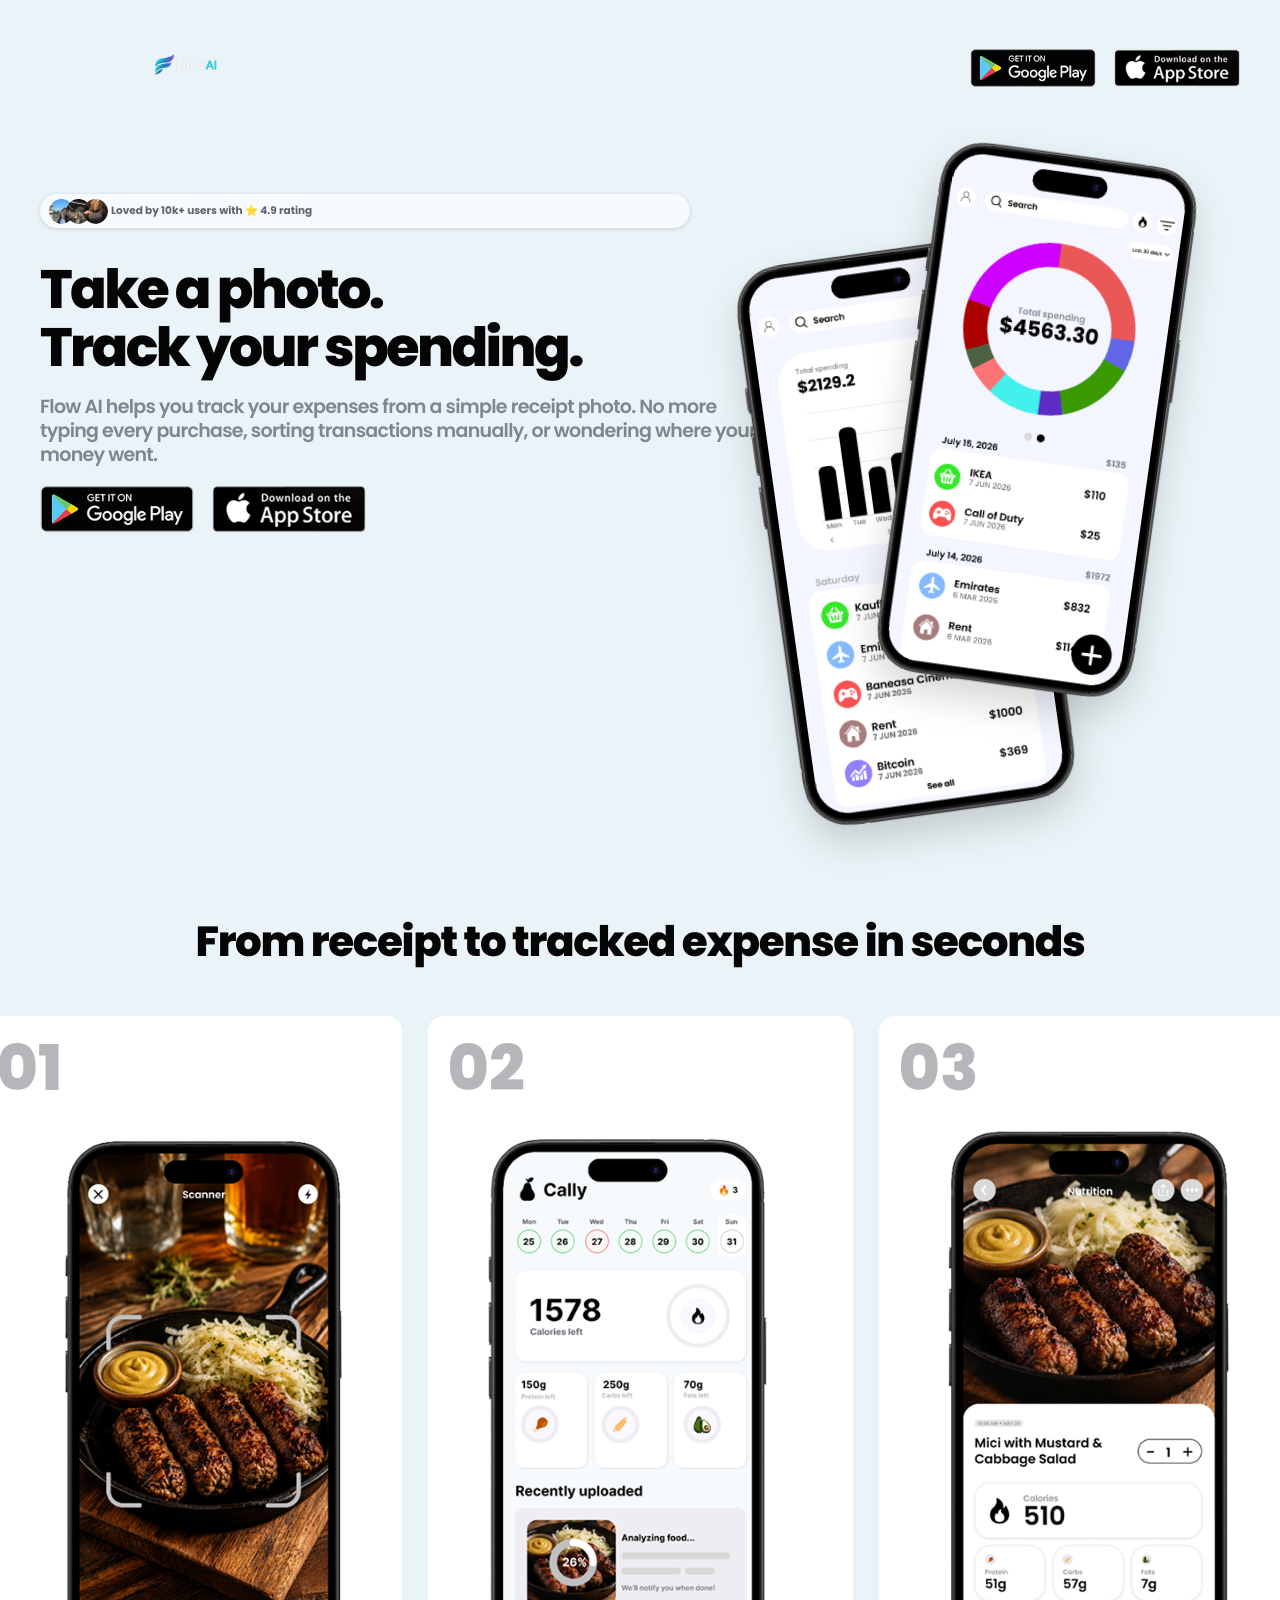
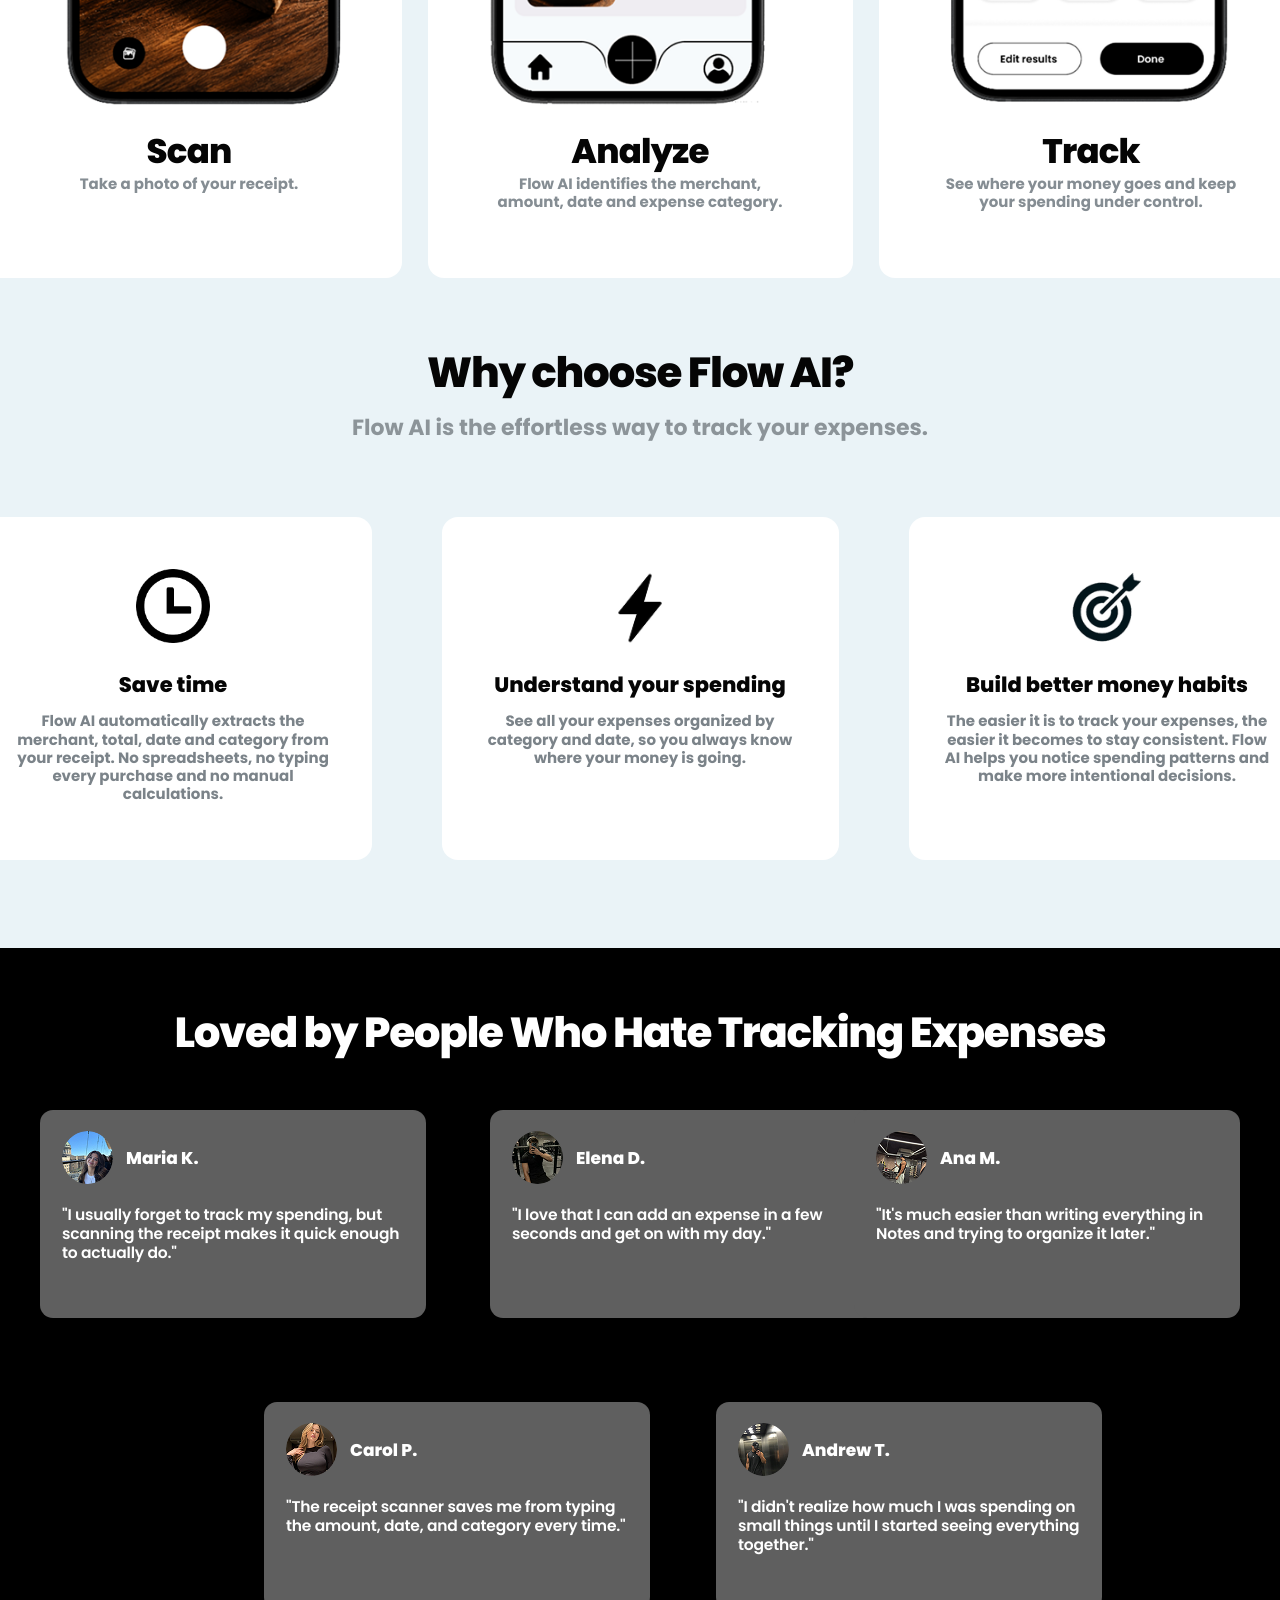
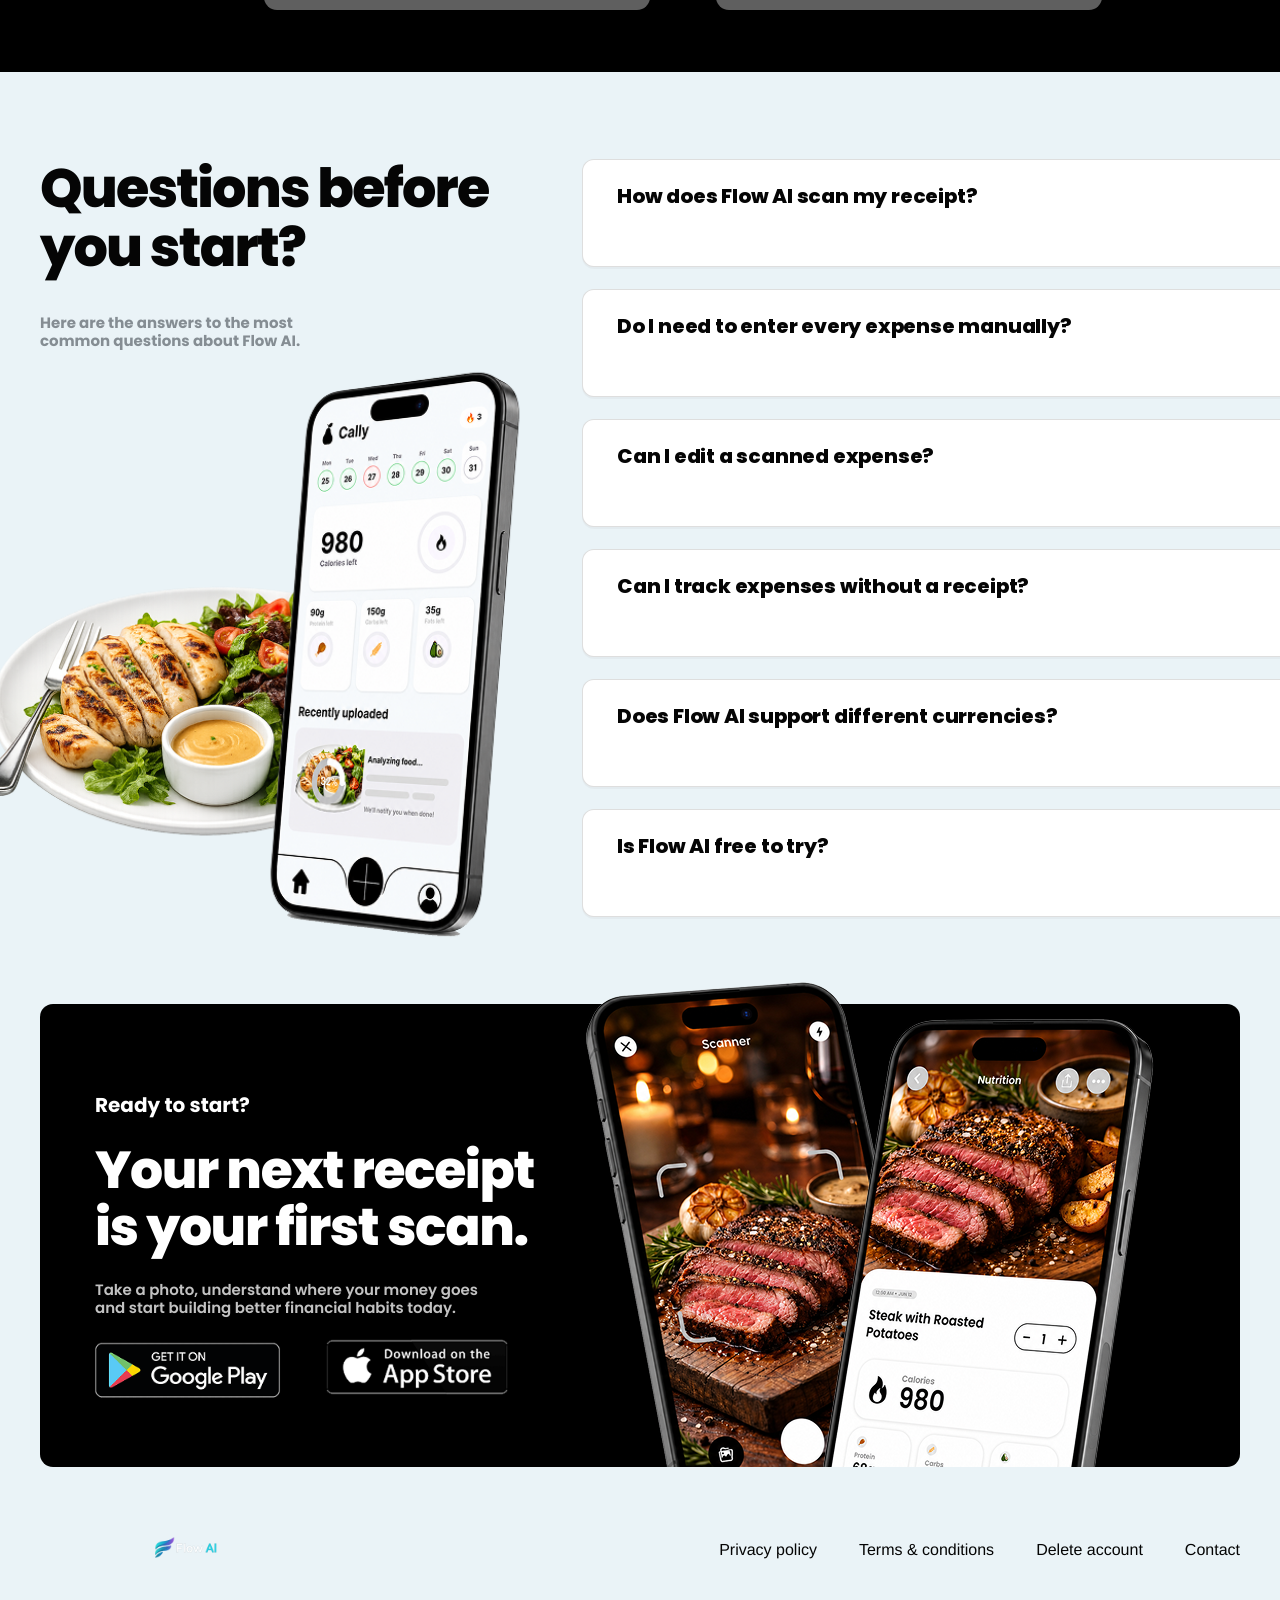
==== index.html @ 2ea2c115 "Update Flow AI hero and legal pages" ====
<!doctype html>
<html lang="en">
  <head>
    <meta charset="UTF-8" />
    <meta name="viewport" content="width=device-width, initial-scale=1.0" />
    <title>Flow AI - Take a photo. Know where your money goes.</title>
    <meta
      name="description"
      content="Flow AI helps you track your expenses from a simple receipt photo. No more typing every purchase, sorting transactions manually, or wondering where your money went."
    />
    <meta name="theme-color" content="#eaf3f7" />
    <link rel="preconnect" href="https://fonts.googleapis.com" />
    <link rel="preconnect" href="https://fonts.gstatic.com" crossorigin />
    <link
      href="https://fonts.googleapis.com/css2?family=Poppins:wght@400;500;600;700;800;900&display=swap"
      rel="stylesheet"
    />
    <link rel="stylesheet" href="styles.css" />
  </head>
  <body>
    <header class="site-header" id="top">
      <a class="brand brand-flow" href="#top" aria-label="Flow AI home">
        <img src="assets/flow-ai-logo.png" alt="Flow AI" />
      </a>
      <div class="store-badges store-badges-header">
        <a href="https://play.google.com/store/apps/details?id=app.cally.mobile" aria-label="Get Flow AI on Google Play">
          <img src="assets/google-play.png" alt="Get it on Google Play" />
        </a>
        <a href="https://apps.apple.com/app/id6788743574" aria-label="Download Flow AI on the App Store">
          <img src="assets/app-store.png" alt="Download on the App Store" />
        </a>
      </div>
    </header>

    <main>
      <section class="hero-section">
        <div class="hero-copy">
          <div class="proof-pill">
            <div class="proof-avatars" aria-hidden="true">
              <img src="assets/avatar-sonya.png" alt="" />
              <img src="assets/avatar-tudor.png" alt="" />
              <img src="assets/avatar-matei.png" alt="" />
            </div>
            <span>Loved by 10k+ users with <b>⭐</b> 4.9 rating</span>
          </div>

          <h1>Take a photo.<br />Track your spending.</h1>
          <p>
            Flow AI helps you track your expenses from a simple receipt photo. No more typing every
            purchase, sorting transactions manually, or wondering where your money went.
          </p>

          <div class="store-badges hero-badges">
            <a href="https://play.google.com/store/apps/details?id=app.cally.mobile" aria-label="Get Flow AI on Google Play">
              <img src="assets/google-play.png" alt="Get it on Google Play" />
            </a>
            <a href="https://apps.apple.com/app/id6788743574" aria-label="Download Flow AI on the App Store">
              <img src="assets/app-store.png" alt="Download on the App Store" />
            </a>
          </div>
        </div>

        <div class="hero-product" aria-label="Flow AI app previews">
          <img class="hero-phone hero-phone-scan" src="assets/flow-phone-dashboard.png" alt="Flow AI dashboard spending screen" />
          <img class="hero-phone hero-phone-result" src="assets/flow-phone-pie.png" alt="Flow AI monthly spending chart screen" />
        </div>
      </section>

      <section class="steps-section" id="how-it-works">
        <h2>From receipt to tracked expense in seconds</h2>
        <div class="steps-grid">
          <article class="step-card">
            <span class="step-number">01</span>
            <img class="step-phone step-phone-scan" src="assets/phone-scan.png" alt="Scan a receipt in Flow AI" />
            <h3>Scan</h3>
            <p>Take a photo of your receipt.</p>
          </article>

          <article class="step-card">
            <span class="step-number">02</span>
            <img class="step-phone step-phone-dashboard" src="assets/phone-dashboard.png" alt="Flow AI analyzing receipt screen" />
            <h3>Analyze</h3>
            <p>Flow AI identifies the merchant, amount, date and expense category.</p>
          </article>

          <article class="step-card">
            <span class="step-number">03</span>
            <img class="step-phone step-phone-result" src="assets/phone-result.png" alt="Track Flow AI expenses" />
            <h3>Track</h3>
            <p>See where your money goes and keep your spending under control.</p>
          </article>
        </div>
      </section>

      <section class="why-section" id="features">
        <h2>Why choose Flow AI?</h2>
        <p>Flow AI is the effortless way to track your expenses.</p>

        <div class="why-grid">
          <article class="why-card">
            <img src="assets/clock-icon.png" alt="" />
            <h3>Save time</h3>
            <p>
              Flow AI automatically extracts the merchant, total, date and category from your receipt.
              No spreadsheets, no typing every purchase and no manual calculations.
            </p>
          </article>

          <article class="why-card">
            <img src="assets/lightning-icon.png" alt="" />
            <h3>Understand your spending</h3>
            <p>
              See all your expenses organized by category and date, so you always know where your
              money is going.
            </p>
          </article>

          <article class="why-card">
            <img src="assets/target-icon.png" alt="" />
            <h3>Build better money habits</h3>
            <p>
              The easier it is to track your expenses, the easier it becomes to stay consistent.
              Flow AI helps you notice spending patterns and make more intentional decisions.
            </p>
          </article>
        </div>
      </section>
    </main>

    <section class="reviews-section" id="results">
      <h2>Loved by People Who Hate Tracking Expenses</h2>
      <div class="reviews-grid">
        <article class="review-card review-card-top">
          <div class="review-author">
            <img src="assets/avatar-sonya.png" alt="" />
            <span>Maria K.</span>
          </div>
          <p>"I usually forget to track my spending, but scanning the receipt makes it quick enough to actually do."</p>
        </article>

        <article class="review-card review-card-top">
          <div class="review-author">
            <img src="assets/avatar-timeea.png" alt="" />
            <span>Elena D.</span>
          </div>
          <p>"I love that I can add an expense in a few seconds and get on with my day."</p>
        </article>

        <article class="review-card review-card-top">
          <div class="review-author">
            <img src="assets/avatar-tudor.png" alt="" />
            <span>Ana M.</span>
          </div>
          <p>"It's much easier than writing everything in Notes and trying to organize it later."</p>
        </article>

        <article class="review-card review-card-bottom review-card-bottom-left">
          <div class="review-author">
            <img src="assets/avatar-matei.png" alt="" />
            <span>Carol P.</span>
          </div>
          <p>"The receipt scanner saves me from typing the amount, date, and category every time."</p>
        </article>

        <article class="review-card review-card-bottom review-card-bottom-right">
          <div class="review-author">
            <img src="assets/avatar-vlad.png" alt="" />
            <span>Andrew T.</span>
          </div>
          <p>"I didn't realize how much I was spending on small things until I started seeing everything together."</p>
        </article>
      </div>
    </section>

    <main>
      <section class="faq-section" id="faq">
        <div class="faq-copy">
          <h2>Questions before<br />you start?</h2>
          <p>Here are the answers to the most common questions about Flow AI.</p>
          <div class="faq-art">
            <img class="faq-food" src="assets/faq-food.png" alt="Receipt and spending preview" />
            <img class="faq-phone" src="assets/faq-phone.png" alt="Flow AI dashboard preview" />
          </div>
        </div>

        <div class="faq-list">
          <button class="faq-item" type="button">
            <span>How does Flow AI scan my receipt?</span>
            <strong>+</strong>
            <p>
              Flow AI uses artificial intelligence to identify information such as the merchant,
              total amount, purchase date and expense category from a receipt photo. You can review
              and edit the information before saving it.
            </p>
          </button>

          <button class="faq-item" type="button">
            <span>Do I need to enter every expense manually?</span>
            <strong>+</strong>
            <p>
              No. Just take a photo of your receipt and Flow AI will extract the important details.
              You can also add an expense manually whenever you do not have a receipt.
            </p>
          </button>

          <button class="faq-item" type="button">
            <span>Can I edit a scanned expense?</span>
            <strong>+</strong>
            <p>
              Yes. You can review and change the amount, merchant, date or category before saving
              the expense.
            </p>
          </button>

          <button class="faq-item" type="button">
            <span>Can I track expenses without a receipt?</span>
            <strong>+</strong>
            <p>
              Yes. You can add any expense manually by entering the amount, merchant, date, and
              category.
            </p>
          </button>

          <button class="faq-item" type="button">
            <span>Does Flow AI support different currencies?</span>
            <strong>+</strong>
            <p>
              Yes. You can select your preferred currency from the app settings and track your
              expenses using the currency that is relevant to you.
            </p>
          </button>

          <button class="faq-item" type="button">
            <span>Is Flow AI free to try?</span>
            <strong>+</strong>
            <p>
              Yes. You can try Flow AI and see how it fits into your routine before deciding whether
              to upgrade.
            </p>
          </button>
        </div>
      </section>

      <section class="final-cta">
        <div class="final-copy">
          <p>Ready to start?</p>
          <h2>Your next receipt<br />is your first scan.</h2>
          <span>
            Take a photo, understand where your money goes and start building better financial
            habits today.
          </span>
          <div class="store-badges">
            <a href="https://play.google.com/store/apps/details?id=app.cally.mobile" aria-label="Get Flow AI on Google Play">
              <img src="assets/footer/footer-google-play.png" alt="Get it on Google Play" />
            </a>
            <a href="https://apps.apple.com/app/id6788743574" aria-label="Download Flow AI on the App Store">
              <img src="assets/footer/footer-app-store.png" alt="Download on the App Store" />
            </a>
          </div>
        </div>

        <div class="final-art" aria-hidden="true">
          <img class="final-scan" src="assets/footer/footer-scan-phone.png" alt="" />
          <img class="final-result" src="assets/footer/footer-result-phone.png" alt="" />
        </div>
      </section>
    </main>

    <footer class="site-footer">
      <a class="footer-brand brand-flow" href="#top" aria-label="Flow AI home">
        <img src="assets/flow-ai-logo.png" alt="Flow AI" />
      </a>
      <nav aria-label="Footer links">
        <a href="privacy.html">Privacy policy</a>
        <a href="terms.html">Terms &amp; conditions</a>
        <a href="delete-account.html">Delete account</a>
        <a href="mailto:flowaipp@gmail.com?subject=Flow%20AI%20Support">Contact</a>
      </nav>
    </footer>

    <script src="script.js"></script>
  </body>
</html>
---- styles.css ----
:root {
  --page: #eaf3f7;
  --black: #050505;
  --muted: #858d93;
  --card: #ffffff;
  --review: #5f5f5f;
}

* {
  box-sizing: border-box;
}

html {
  scroll-behavior: smooth;
}

body {
  margin: 0;
  color: var(--black);
  background: var(--page);
  font-family: "Poppins", Arial, sans-serif;
  -webkit-font-smoothing: antialiased;
  text-rendering: geometricPrecision;
}

a {
  color: inherit;
  text-decoration: none;
}

button {
  font: inherit;
}

img {
  display: block;
  max-width: 100%;
  height: auto;
}

main,
.site-header,
.site-footer {
  width: 1320px;
  max-width: calc(100% - 80px);
  margin-inline: auto;
}

.site-header {
  display: flex;
  align-items: center;
  justify-content: space-between;
  height: 120px;
  padding-top: 16px;
}

.brand,
.footer-brand {
  display: inline-flex;
  align-items: center;
  gap: 12px;
}

.brand img,
.footer-brand img {
  width: 43px;
}

.brand-flow img {
  width: 300px;
  height: 100px;
  object-fit: contain;
  border-radius: 12px;
}

.footer-brand.brand-flow img {
  width: 300px;
  height: 100px;
}

@media (max-width: 700px) {
  .brand.brand-flow img {
    width: 210px;
    height: 72px;
  }

  .footer-brand.brand-flow img {
    width: 210px;
    height: 72px;
  }
}

.brand span,
.footer-brand span {
  position: relative;
  top: 5px;
  font-size: 35px;
  font-weight: 800;
  line-height: 1;
  letter-spacing: -1.4px;
}

.store-badges {
  display: flex;
  align-items: center;
  gap: 18px;
}

.store-badges a {
  transition: transform 160ms ease, opacity 160ms ease;
}

.store-badges a:hover {
  transform: translateY(-2px);
}

.store-badges a:active {
  transform: scale(0.97);
  opacity: 0.84;
}

.store-badges img {
  width: 154px;
}

.store-badges-header {
  gap: 18px;
}

.store-badges-header img {
  width: 126px;
}

.hero-section {
  display: grid;
  grid-template-columns: 650px 1fr;
  gap: 10px;
  min-height: 704px;
}

.hero-copy {
  padding-top: 74px;
}

.hero-copy::before {
  content: "";
  display: block;
  height: 0;
}

.proof-pill {
  display: flex;
  align-items: center;
  height: 34px;
  margin-bottom: 33px;
  padding: 5px 14px 5px 9px;
  border-radius: 999px;
  background: #f7fbfd;
  box-shadow: 0 1px 4px rgba(0, 0, 0, 0.14);
  color: #5b656c;
  font-size: 10.5px;
  font-weight: 700;
  white-space: nowrap;
}

.proof-pill b {
  color: #f6a900;
  font-weight: 800;
}

.proof-avatars {
  display: flex;
  margin-right: 11px;
}

.proof-avatars img {
  width: 25px;
  height: 25px;
  margin-right: -8px;
  border-radius: 50%;
  object-fit: cover;
}

h1,
h2,
h3,
p {
  margin-top: 0;
}

h1 {
  width: 720px;
  margin-bottom: 18px;
  font-size: 54px;
  font-weight: 800;
  line-height: 1.07;
  letter-spacing: -2.6px;
}

.hero-copy > p {
  width: 720px;
  margin-bottom: 18px;
  color: #7e878d;
  font-size: 19px;
  font-weight: 600;
  line-height: 1.28;
  letter-spacing: -0.7px;
}

.hero-badges img {
  width: 154px;
}

.hero-product {
  position: relative;
  min-height: 674px;
  perspective: 1400px;
}

.hero-phone {
  position: absolute;
  filter: drop-shadow(0 18px 18px rgba(0, 0, 0, 0.16));
}

.hero-phone-scan {
  left: 12px;
  top: 102px;
  width: 386px;
  z-index: 1;
  transform: rotate(-8deg);
}

.hero-phone-result {
  right: 8px;
  top: 20px;
  width: 374px;
  z-index: 2;
  transform: rotate(8deg);
}

.steps-section {
  padding: 96px 0 73px;
}

.steps-section h2,
.why-section h2,
.reviews-section h2 {
  margin-bottom: 52px;
  text-align: center;
  font-size: 42px;
  font-weight: 800;
  line-height: 1.05;
  letter-spacing: -1.3px;
}

.steps-grid {
  display: grid;
  grid-template-columns: repeat(3, 425px);
  gap: 26px;
  justify-content: center;
}

.step-card {
  display: flex;
  flex-direction: column;
  height: 862px;
  padding: 22px 20px 28px;
  border-radius: 16px;
  background: var(--card);
  overflow: hidden;
}

.step-number {
  display: block;
  color: #b4b6ba;
  font-size: 63px;
  font-weight: 800;
  line-height: 1;
}

.step-phone {
  margin-inline: auto;
  object-fit: contain;
  height: 604px;
  object-position: bottom center;
}

.step-phone-scan {
  width: 417px;
  max-width: none;
  align-self: center;
  margin-top: 4px;
  margin-bottom: 25px;
}

.step-phone-dashboard {
  width: 367px;
  margin-top: 17px;
  margin-bottom: 12px;
}

.step-phone-result {
  width: 344px;
  margin-top: 17px;
  margin-bottom: 12px;
}

.step-card h3 {
  margin-top: 0;
  margin-bottom: 8px;
  text-align: center;
  font-size: 34px;
  font-weight: 800;
  line-height: 1;
  letter-spacing: -0.8px;
}

.step-card p {
  width: 300px;
  min-height: 36px;
  margin-inline: auto;
  color: var(--muted);
  text-align: center;
  font-size: 15px;
  font-weight: 700;
  line-height: 1.18;
}

.why-section {
  padding-bottom: 88px;
}

.why-section h2 {
  margin-bottom: 16px;
}

.why-section > p {
  margin-bottom: 73px;
  color: #8c9499;
  text-align: center;
  font-size: 22px;
  font-weight: 700;
}

.why-grid {
  display: grid;
  grid-template-columns: repeat(3, 397px);
  gap: 70px;
  justify-content: center;
}

.why-card {
  display: flex;
  flex-direction: column;
  align-items: center;
  justify-content: flex-start;
  height: 343px;
  padding: 52px 34px 30px;
  border-radius: 16px;
  background: var(--card);
}

.why-card img {
  width: 78px;
  height: 78px;
  object-fit: contain;
  margin-bottom: 27px;
}

.why-card:nth-child(1) img {
  width: 74px;
  height: 74px;
  margin-bottom: 31px;
}

.why-card:nth-child(3) img {
  width: 124px;
  height: 124px;
  margin-top: -24px;
  margin-bottom: 5px;
}

.why-card h3 {
  margin-bottom: 16px;
  text-align: center;
  font-size: 21px;
  font-weight: 800;
  line-height: 1.1;
}

.why-card p {
  max-width: 330px;
  margin: 0;
  color: #7b8389;
  text-align: center;
  font-size: 15px;
  font-weight: 700;
  line-height: 1.22;
}

.reviews-section {
  width: 100%;
  height: 724px;
  padding-top: 63px;
  color: #fff;
  background: #000;
}

.reviews-section h2 {
  margin-bottom: 55px;
  color: #fff;
}

.reviews-grid {
  position: relative;
  width: 1320px;
  height: 470px;
  max-width: calc(100% - 80px);
  margin-inline: auto;
}

.review-card {
  position: absolute;
  width: 386px;
  height: 208px;
  padding: 21px 22px;
  border-radius: 13px;
  background: var(--review);
}

.review-card:nth-child(1) {
  left: 0;
  top: 0;
}

.review-card:nth-child(2) {
  left: 450px;
  top: 0;
}

.review-card:nth-child(3) {
  right: 0;
  top: 0;
}

.review-card:nth-child(4) {
  left: 224px;
  top: 292px;
}

.review-card:nth-child(5) {
  left: 676px;
  top: 292px;
}

.review-author {
  display: flex;
  align-items: center;
  gap: 13px;
  margin-bottom: 23px;
}

.review-author img {
  width: 51px;
  height: 53px;
  border-radius: 50%;
  object-fit: cover;
}

.review-author span {
  color: #fff;
  font-size: 17px;
  font-weight: 800;
}

.review-card p {
  margin: 0;
  color: #fff;
  font-size: 15.5px;
  font-weight: 600;
  line-height: 1.22;
  letter-spacing: -0.2px;
}

.faq-section {
  display: grid;
  grid-template-columns: 470px 772px;
  gap: 72px;
  min-height: 932px;
  padding-top: 87px;
}

.faq-copy h2 {
  margin-bottom: 39px;
  font-size: 54px;
  font-weight: 800;
  line-height: 1.08;
  letter-spacing: -1.8px;
}

.faq-copy > p {
  width: 322px;
  margin-bottom: 0;
  color: #858d93;
  font-size: 15px;
  font-weight: 700;
  line-height: 1.22;
}

.faq-art {
  position: relative;
  height: 500px;
  margin-top: 3px;
}

.faq-food {
  position: absolute;
  left: -75px;
  top: 201px;
  width: 466px;
}

.faq-phone {
  position: absolute;
  left: 172px;
  top: -8px;
  width: 368px;
}

.faq-list {
  display: grid;
  align-content: start;
  gap: 22px;
  padding-top: 0;
}

.faq-item {
  display: grid;
  grid-template-columns: 1fr auto;
  align-items: center;
  width: 772px;
  min-height: 108px;
  padding: 0 34px;
  border: 1px solid rgba(0, 0, 0, 0.13);
  border-radius: 12px;
  color: var(--black);
  background: var(--card);
  box-shadow: 0 2px 0 rgba(0, 0, 0, 0.03);
  text-align: left;
  cursor: pointer;
  transition: padding 420ms cubic-bezier(0.22, 1, 0.36, 1),
    min-height 420ms cubic-bezier(0.22, 1, 0.36, 1),
    box-shadow 260ms ease,
    transform 260ms ease;
}

.faq-item span {
  font-size: 20px;
  font-weight: 800;
  letter-spacing: -0.2px;
}

.faq-item strong {
  font-size: 39px;
  font-weight: 400;
  line-height: 1;
  transition: transform 420ms cubic-bezier(0.22, 1, 0.36, 1);
}

.faq-item p {
  grid-column: 1 / -1;
  max-height: 0;
  margin: 0;
  overflow: hidden;
  color: #5d666d;
  font-size: 15px;
  font-weight: 500;
  line-height: 1.38;
  opacity: 0;
  transform: translateY(-4px);
  transition: max-height 620ms cubic-bezier(0.22, 1, 0.36, 1),
    opacity 380ms ease,
    margin 460ms cubic-bezier(0.22, 1, 0.36, 1),
    padding 460ms cubic-bezier(0.22, 1, 0.36, 1),
    transform 520ms cubic-bezier(0.22, 1, 0.36, 1);
}

.faq-item.is-open {
  padding-top: 24px;
  padding-bottom: 22px;
}

.faq-item.is-open p {
  max-height: 170px;
  margin-top: 10px;
  padding-right: 38px;
  opacity: 1;
  transform: translateY(0);
}

.faq-item.is-open strong {
  transform: rotate(45deg);
}

.final-cta {
  position: relative;
  width: 1305px;
  max-width: 100%;
  height: 463px;
  margin-bottom: 34px;
  margin-inline: auto;
  padding: 86px 55px 64px;
  border-radius: 13px;
  background: #000;
  overflow: visible;
}

.final-cta::before,
.final-cta::after {
  content: none;
}

.final-copy {
  position: relative;
  z-index: 5;
  width: 450px;
  color: #fff;
}

.final-copy p {
  margin-bottom: 22px;
  font-size: 20px;
  font-weight: 700;
}

.final-copy h2 {
  margin-bottom: 25px;
  color: #fff;
  font-size: 52px;
  font-weight: 800;
  line-height: 1.1;
  letter-spacing: -1.4px;
}

.final-copy span {
  display: block;
  width: 410px;
  margin-bottom: -8px;
  color: #c2c2c2;
  font-size: 15px;
  font-weight: 600;
  line-height: 1.2;
}

.final-cta .store-badges {
  position: relative;
  left: -10px;
  gap: 36px;
  transform: translateY(-42px);
}

.final-cta .store-badges img {
  width: 205px;
}

.final-cta .store-badges a:nth-child(2) img {
  width: 182px;
}

.final-art img {
  position: absolute;
}

.final-scan {
  left: 410px;
  top: -25px;
  width: 666px;
  transform: none;
  z-index: 1;
}

.final-result {
  left: 655px;
  top: 0;
  width: 663px;
  transform: none;
  z-index: 2;
}

.site-footer {
  display: flex;
  align-items: center;
  justify-content: space-between;
  min-height: 105px;
  padding-bottom: 42px;
}

.site-footer nav {
  display: flex;
  align-items: center;
  gap: 42px;
  font-family: Arial, Helvetica, sans-serif;
  font-size: 16px;
  font-weight: 400;
}

.site-footer a {
  transition: opacity 160ms ease;
}

.site-footer a:hover {
  opacity: 0.68;
}

.legal-page .site-header {
  margin-bottom: 44px;
}

.legal-main {
  padding-bottom: 56px;
}

.legal-card {
  width: 980px;
  max-width: 100%;
  margin: 0 auto 54px;
  padding: 0;
  border: 0;
  border-radius: 0;
  background: transparent;
  box-shadow: none;
}

.legal-kicker {
  margin-bottom: 18px;
  color: #7d878e;
  font-size: 15px;
  font-weight: 700;
}

.legal-card h1 {
  width: auto;
  margin-bottom: 42px;
  font-size: 58px;
  letter-spacing: -2px;
}

.legal-card section {
  padding: 34px 0;
  border-top: 1px solid rgba(0, 0, 0, 0.08);
}

.legal-card section:first-of-type {
  border-top: 0;
  padding-top: 0;
}

.legal-card h2 {
  margin-bottom: 18px;
  font-size: 30px;
  font-weight: 800;
  line-height: 1.15;
  letter-spacing: -0.7px;
}

.legal-card h3 {
  margin: 26px 0 10px;
  font-size: 18px;
  font-weight: 800;
}

.legal-card p,
.legal-card li {
  color: #4d565d;
  font-size: 16px;
  font-weight: 500;
  line-height: 1.75;
}

.legal-card p {
  margin-bottom: 14px;
}

.legal-card ul {
  margin: 8px 0 0;
  padding-left: 22px;
}

.legal-card a {
  color: #050505;
  font-weight: 800;
  text-decoration: underline;
  text-underline-offset: 3px;
}

.legal-text {
  margin: 0;
  color: #4d565d;
  font-family: "Poppins", Arial, sans-serif;
  font-size: 16px;
  font-weight: 500;
  line-height: 1.75;
  white-space: pre-wrap;
}

@media (max-width: 1200px) {
  main,
  .site-header,
  .site-footer,
  .reviews-grid {
    width: min(760px, calc(100% - 36px));
    max-width: calc(100% - 36px);
  }

  .hero-section,
  .faq-section {
    grid-template-columns: 1fr;
    gap: 28px;
  }

  .hero-copy {
    padding-top: 70px;
  }

  .hero-product {
    min-height: 680px;
  }

  .hero-phone-scan {
    left: 7%;
  }

  .hero-phone-result {
    right: 5%;
  }

  .steps-grid,
  .why-grid {
    grid-template-columns: 1fr;
  }

  .step-card,
  .why-card {
    width: min(425px, 100%);
    margin-inline: auto;
  }

  .reviews-section {
    height: auto;
    padding-bottom: 72px;
  }

  .reviews-grid {
    display: grid;
    grid-template-columns: 1fr;
    gap: 24px;
    height: auto;
  }

  .review-card,
  .review-card:nth-child(n) {
    position: static;
    width: min(386px, 100%);
    margin-inline: auto;
  }

  .faq-item,
  .faq-list {
    width: 100%;
  }
}

@media (max-width: 700px) {
  html,
  body {
    max-width: 100%;
    overflow-x: hidden;
  }

  main,
  .site-header,
  .site-footer {
    width: calc(100vw - 28px);
    max-width: none;
    margin-right: 14px;
    margin-left: 14px;
  }

  .site-header {
    height: 78px;
    padding-top: 18px;
    justify-content: center;
  }

  .site-header .brand {
    justify-content: center;
  }

  .store-badges-header {
    display: none;
  }

  .brand img,
  .footer-brand img {
    width: 34px;
  }

  .brand span,
  .footer-brand span {
    font-size: 28px;
  }

  .hero-section {
    width: 100%;
    min-height: auto;
  }

  .hero-copy {
    position: relative;
    left: calc(50% - 50vw);
    width: 100vw;
    min-width: 0;
    padding: 62px 18px 0;
    text-align: center;
  }

  .hero-copy::before {
    display: none;
  }

  .proof-pill {
    display: flex;
    width: fit-content;
    height: 38px;
    margin-right: auto;
    margin-bottom: 28px;
    margin-left: auto;
    padding: 6px 15px 6px 10px;
    transform: translateX(-18px);
  }

  .proof-pill > span {
    font-size: 11px;
  }

  .proof-avatars img {
    width: 27px;
    height: 27px;
  }

  h1 {
    width: calc(100vw - 24px);
    max-width: none;
    margin-right: auto;
    margin-bottom: 27px;
    margin-left: auto;
    font-size: clamp(35px, 8.4vw, 42px);
    line-height: 1.08;
    letter-spacing: -1.4px;
    text-align: center;
    transform: translateX(-18px);
    white-space: nowrap;
  }

  .hero-copy > p {
    width: calc(100vw - 44px);
    max-width: 410px;
    margin-right: auto;
    margin-bottom: 23px;
    margin-left: auto;
    font-size: 19px;
    line-height: 1.22;
    text-align: center;
    transform: translateX(-18px);
  }

  .hero-badges {
    width: 314px;
    margin-right: auto;
    margin-left: auto;
    justify-content: center;
    gap: 14px;
    transform: translateX(-10px);
  }

  .hero-badges a {
    display: flex;
    width: 150px;
    height: 44px;
    align-items: center;
    justify-content: center;
  }

  .hero-badges img {
    width: 100%;
    height: 44px;
    object-fit: contain;
  }

  .hero-product {
    position: relative;
    left: calc(50% - 50vw);
    width: 100vw;
    min-height: 445px;
  }

  .hero-phone-scan {
    left: calc(50% + 5px);
    top: auto;
    bottom: 62px;
    width: min(210px, 48vw);
    transform: translateX(-100%);
  }

  .hero-phone-result {
    right: auto;
    left: calc(50% - 25px);
    top: auto;
    bottom: 52px;
    width: min(205px, 47vw);
    transform: none;
  }

  .steps-section h2,
  .why-section h2,
  .reviews-section h2,
  .faq-copy h2 {
    font-size: 32px;
    letter-spacing: -1px;
  }

  .steps-section {
    width: 100%;
    padding: 46px 0 58px;
  }

  .steps-section h2 {
    width: min(330px, 100%);
    margin: 0 auto 30px;
    line-height: 1.12;
  }

  .steps-grid {
    gap: 20px;
  }

  .step-card {
    width: 100%;
    height: 720px;
    padding: 20px 16px 28px;
    border-radius: 14px;
  }

  .step-number {
    font-size: 52px;
  }

  .step-phone-scan,
  .step-phone-dashboard,
  .step-phone-result {
    width: min(340px, 94vw);
    height: 520px;
    max-width: none;
    margin-top: 0;
    margin-bottom: 8px;
  }

  .step-phone-dashboard {
    width: min(315px, 87vw);
  }

  .step-phone-result {
    width: min(300px, 83vw);
  }

  .step-card h3 {
    margin-bottom: 10px;
    font-size: 28px;
  }

  .step-card p {
    width: min(310px, 92%);
    font-size: 16px;
    line-height: 1.3;
  }

  .why-grid {
    gap: 24px;
  }

  .why-section,
  .reviews-section,
  .faq-section {
    width: 100%;
    min-width: 0;
  }

  .why-card,
  .review-card,
  .faq-item {
    max-width: 100%;
  }

  .faq-section {
    display: flex;
    flex-direction: column;
    min-height: auto;
    padding-top: 56px;
    gap: 0;
  }

  .faq-copy {
    display: contents;
  }

  .faq-copy h2 {
    order: 1;
    align-self: center;
    width: calc(100vw - 40px);
    margin-bottom: 18px;
    text-align: center;
  }

  .faq-copy > p {
    order: 2;
    align-self: center;
    width: calc(100vw - 64px);
    margin-right: auto;
    margin-bottom: 28px;
    margin-left: auto;
    text-align: center;
    max-width: 310px;
    font-size: 14px;
    overflow-wrap: anywhere;
  }

  .faq-list {
    order: 3;
    width: 100%;
    min-width: 0;
    gap: 14px;
  }

  .faq-art {
    order: 4;
    width: 100%;
    height: 430px;
    margin-top: 28px;
    overflow: hidden;
  }

  .faq-food {
    left: 50%;
    top: 180px;
    width: 310px;
    transform: translateX(-68%);
  }

  .faq-phone {
    left: 50%;
    top: 6px;
    width: 235px;
    transform: translateX(-8%);
  }

  .faq-item {
    width: calc(100vw - 28px);
    min-height: 82px;
    padding: 0 20px;
  }

  .faq-item span {
    font-size: 16px;
  }

  .final-cta {
    width: calc(100vw - 28px);
    max-width: calc(100vw - 28px);
    height: 410px;
    padding: 46px 24px 32px;
    overflow: hidden;
  }

  .final-copy,
  .final-copy span {
    width: auto;
  }

  .final-copy {
    position: static;
    text-align: center;
  }

  .final-copy p {
    margin-bottom: 16px;
    font-size: 23px;
    text-align: center;
  }

  .final-copy h2 {
    max-width: 360px;
    margin-right: auto;
    margin-bottom: 18px;
    margin-left: auto;
    font-size: 38px;
    line-height: 1.08;
  }

  .final-copy span {
    max-width: 350px;
    margin-right: auto;
    margin-bottom: 0;
    margin-left: auto;
    font-size: 17px;
    line-height: 1.28;
    text-align: center;
  }

  .final-art {
    display: none;
  }

  .final-cta .store-badges {
    position: static;
    margin-top: 8px;
    z-index: 5;
    justify-content: center;
    gap: 12px;
    transform: translateY(-18px);
  }

  .final-cta .store-badges img,
  .final-cta .store-badges a:nth-child(2) img {
    width: min(148px, 39vw);
  }

  .site-footer {
    align-items: flex-start;
    flex-direction: column;
    gap: 22px;
  }

  .site-footer nav {
    align-items: flex-start;
    flex-direction: column;
    gap: 14px;
  }

  .legal-page .site-header {
    margin-bottom: 28px;
  }

  .legal-main {
    padding-bottom: 24px;
  }

  .legal-card {
    padding: 0;
    border-radius: 0;
  }

  .legal-card h1 {
    width: 100%;
    max-width: 100%;
    margin-right: 0;
    margin-left: 0;
    font-size: 38px;
    letter-spacing: -1.2px;
    text-align: left;
    transform: none;
    white-space: normal;
  }

  .legal-card h2 {
    font-size: 24px;
  }

  .legal-card p,
  .legal-card li {
    font-size: 15px;
  }
}
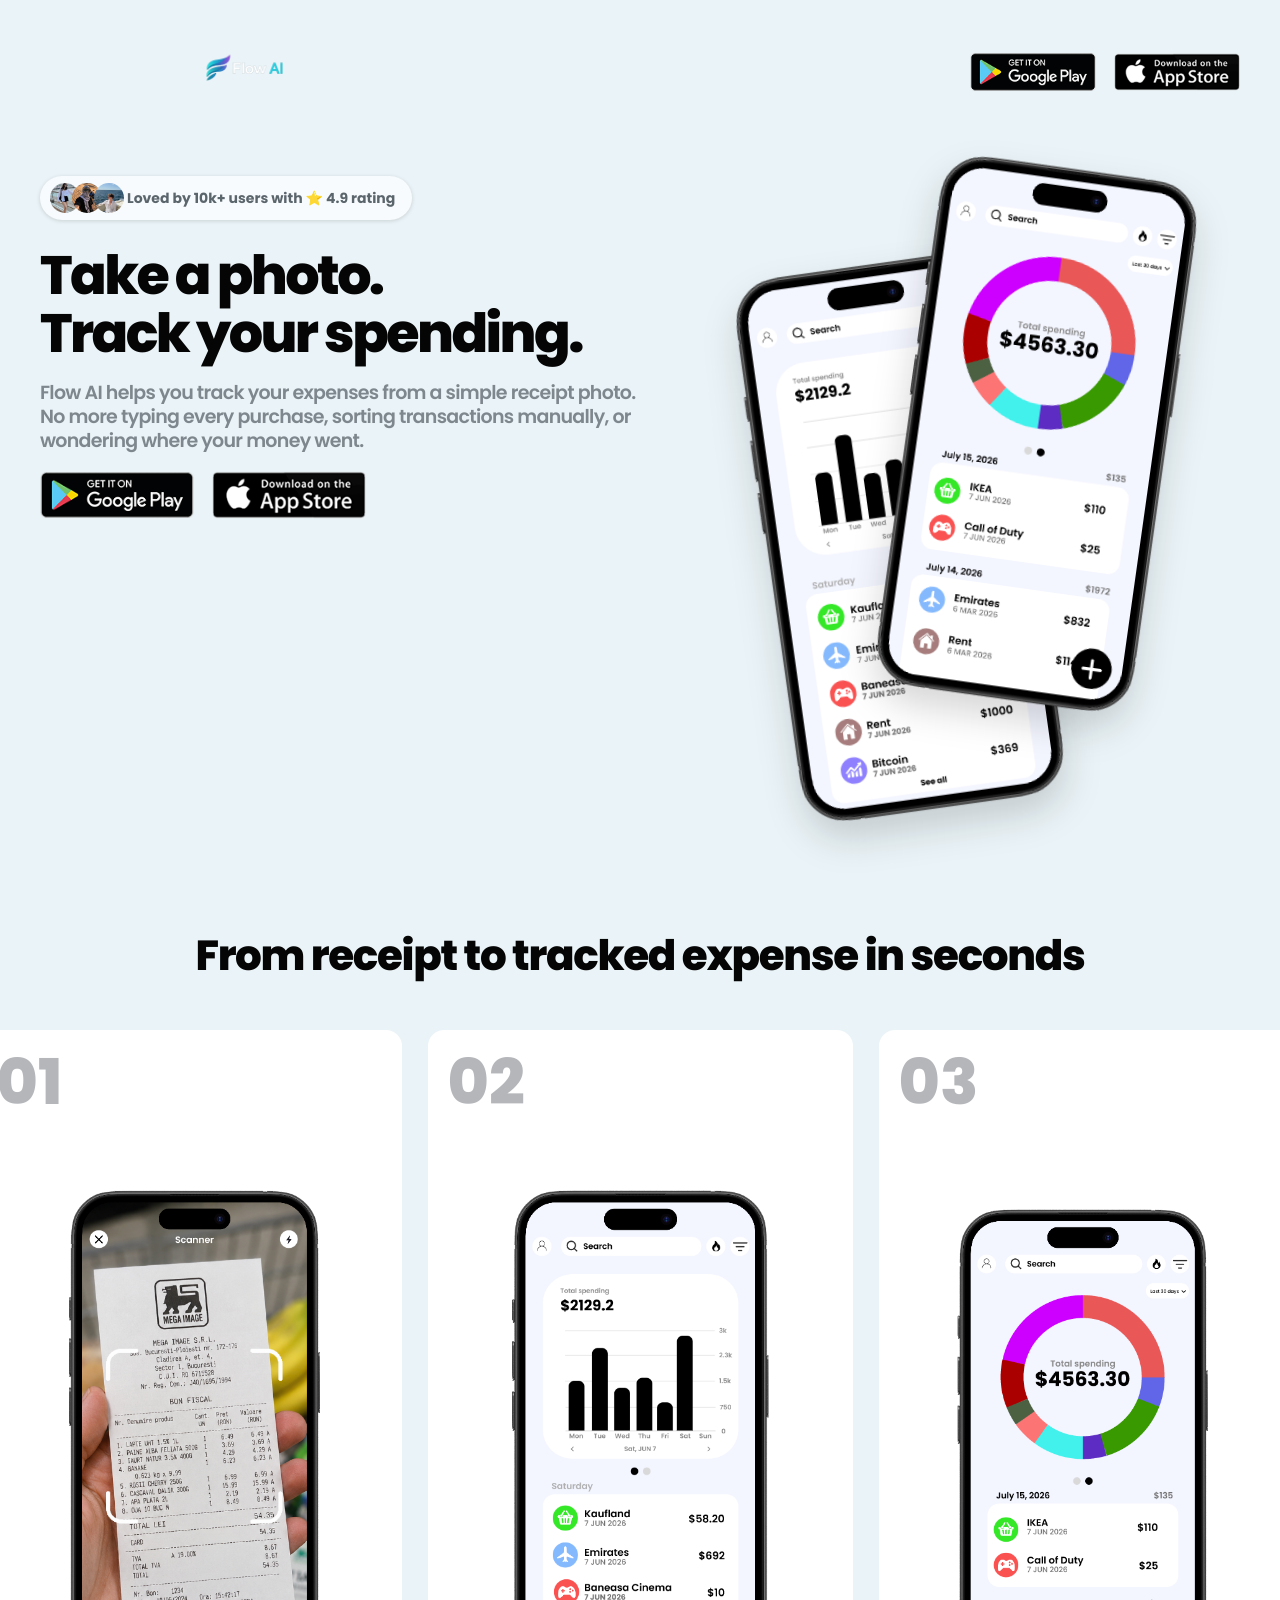
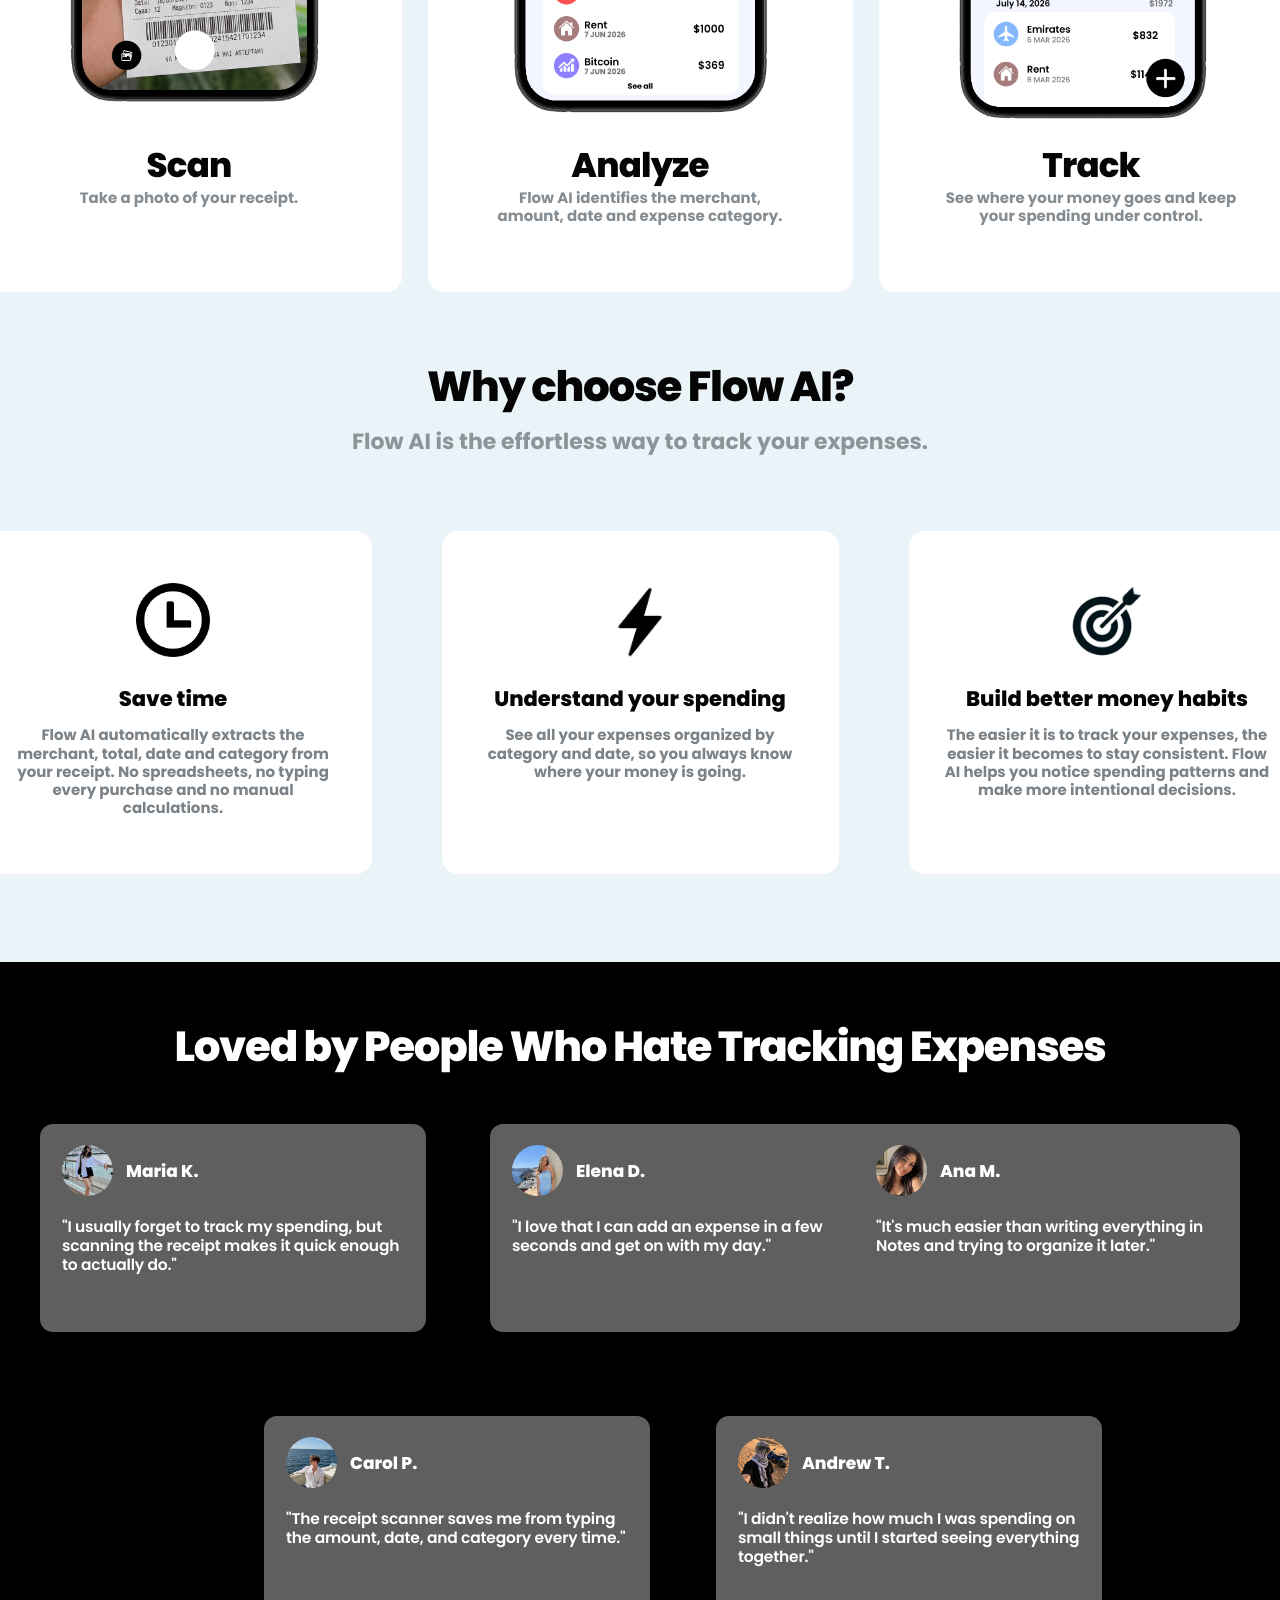
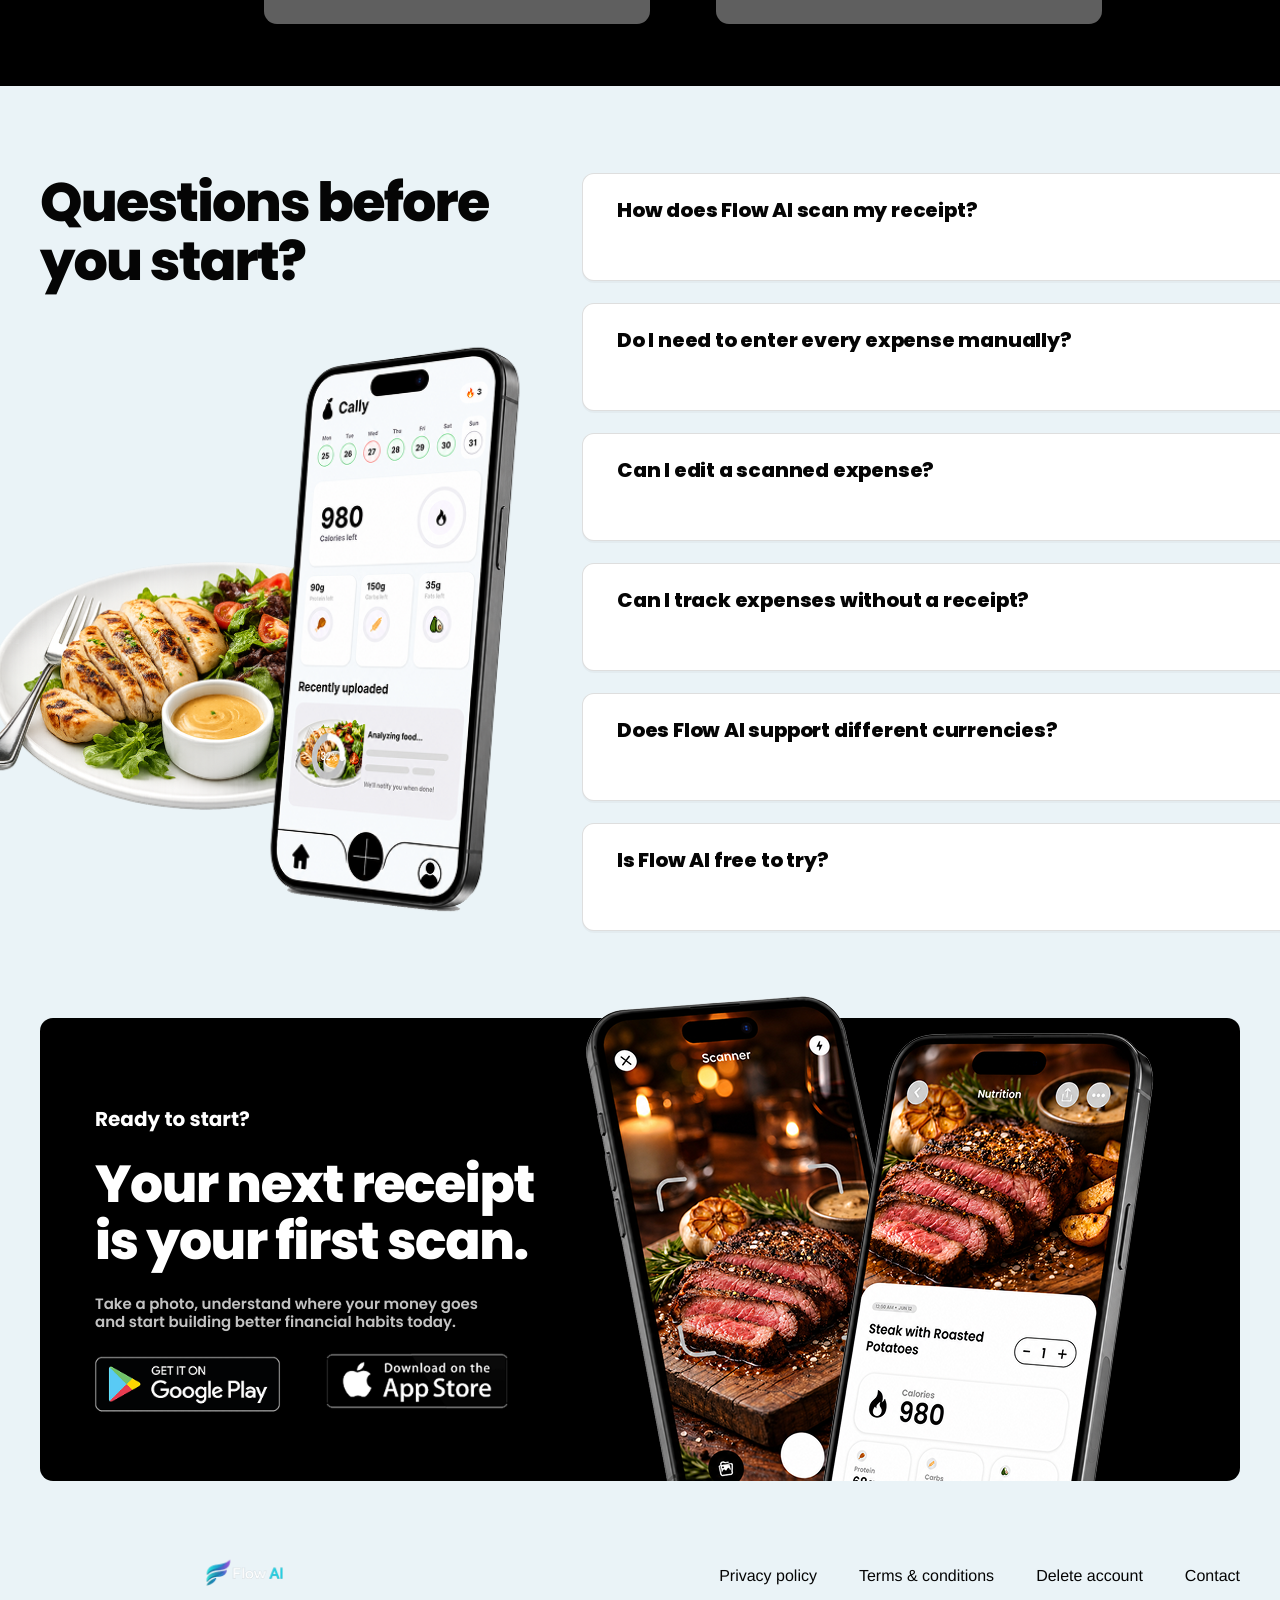
==== commit e838c24a: "Polish Flow AI website hero and media" ====
--- a/index.html
+++ b/index.html
@@ -37,17 +37,18 @@
         <div class="hero-copy">
           <div class="proof-pill">
             <div class="proof-avatars" aria-hidden="true">
-              <img src="assets/avatar-sonya.png" alt="" />
-              <img src="assets/avatar-tudor.png" alt="" />
-              <img src="assets/avatar-matei.png" alt="" />
+              <img src="assets/flow-avatar-maria.png" alt="" />
+              <img src="assets/flow-avatar-andrew.png" alt="" />
+              <img src="assets/flow-avatar-carol.png" alt="" />
             </div>
-            <span>Loved by 10k+ users with <b>⭐</b> 4.9 rating</span>
+            <span>Loved by 10k+ users with <b>&#11088;</b> 4.9 rating</span>
           </div>
 
           <h1>Take a photo.<br />Track your spending.</h1>
           <p>
-            Flow AI helps you track your expenses from a simple receipt photo. No more typing every
-            purchase, sorting transactions manually, or wondering where your money went.
+            Flow AI helps you track your expenses from a simple receipt photo.<br />
+            No more typing every purchase, sorting transactions manually, or<br />
+            wondering where your money went.
           </p>
 
           <div class="store-badges hero-badges">
@@ -71,21 +72,21 @@
         <div class="steps-grid">
           <article class="step-card">
             <span class="step-number">01</span>
-            <img class="step-phone step-phone-scan" src="assets/phone-scan.png" alt="Scan a receipt in Flow AI" />
+            <img class="step-phone step-phone-scan" src="assets/flow-step-scan.png" alt="Scan a receipt in Flow AI" />
             <h3>Scan</h3>
             <p>Take a photo of your receipt.</p>
           </article>
 
           <article class="step-card">
             <span class="step-number">02</span>
-            <img class="step-phone step-phone-dashboard" src="assets/phone-dashboard.png" alt="Flow AI analyzing receipt screen" />
+            <img class="step-phone step-phone-dashboard" src="assets/flow-step-dashboard.png" alt="Flow AI analyzing receipt screen" />
             <h3>Analyze</h3>
             <p>Flow AI identifies the merchant, amount, date and expense category.</p>
           </article>
 
           <article class="step-card">
             <span class="step-number">03</span>
-            <img class="step-phone step-phone-result" src="assets/phone-result.png" alt="Track Flow AI expenses" />
+            <img class="step-phone step-phone-result" src="assets/flow-step-pie.png" alt="Track Flow AI expenses" />
             <h3>Track</h3>
             <p>See where your money goes and keep your spending under control.</p>
           </article>
@@ -132,7 +133,7 @@
       <div class="reviews-grid">
         <article class="review-card review-card-top">
           <div class="review-author">
-            <img src="assets/avatar-sonya.png" alt="" />
+            <img src="assets/flow-avatar-maria.png" alt="" />
             <span>Maria K.</span>
           </div>
           <p>"I usually forget to track my spending, but scanning the receipt makes it quick enough to actually do."</p>
@@ -140,7 +141,7 @@
 
         <article class="review-card review-card-top">
           <div class="review-author">
-            <img src="assets/avatar-timeea.png" alt="" />
+            <img src="assets/flow-avatar-elena.png" alt="" />
             <span>Elena D.</span>
           </div>
           <p>"I love that I can add an expense in a few seconds and get on with my day."</p>
@@ -148,7 +149,7 @@
 
         <article class="review-card review-card-top">
           <div class="review-author">
-            <img src="assets/avatar-tudor.png" alt="" />
+            <img src="assets/flow-avatar-ana.png" alt="" />
             <span>Ana M.</span>
           </div>
           <p>"It's much easier than writing everything in Notes and trying to organize it later."</p>
@@ -156,7 +157,7 @@
 
         <article class="review-card review-card-bottom review-card-bottom-left">
           <div class="review-author">
-            <img src="assets/avatar-matei.png" alt="" />
+            <img src="assets/flow-avatar-carol.png" alt="" />
             <span>Carol P.</span>
           </div>
           <p>"The receipt scanner saves me from typing the amount, date, and category every time."</p>
@@ -164,7 +165,7 @@
 
         <article class="review-card review-card-bottom review-card-bottom-right">
           <div class="review-author">
-            <img src="assets/avatar-vlad.png" alt="" />
+            <img src="assets/flow-avatar-andrew.png" alt="" />
             <span>Andrew T.</span>
           </div>
           <p>"I didn't realize how much I was spending on small things until I started seeing everything together."</p>
@@ -176,7 +177,6 @@
       <section class="faq-section" id="faq">
         <div class="faq-copy">
           <h2>Questions before<br />you start?</h2>
-          <p>Here are the answers to the most common questions about Flow AI.</p>
           <div class="faq-art">
             <img class="faq-food" src="assets/faq-food.png" alt="Receipt and spending preview" />
             <img class="faq-phone" src="assets/faq-phone.png" alt="Flow AI dashboard preview" />
--- a/styles.css
+++ b/styles.css
@@ -50,8 +50,8 @@
   display: flex;
   align-items: center;
   justify-content: space-between;
-  height: 120px;
-  padding-top: 16px;
+  height: 134px;
+  padding-top: 10px;
 }
 
 .brand,
@@ -67,26 +67,26 @@
 }
 
 .brand-flow img {
-  width: 300px;
-  height: 100px;
+  width: 420px;
+  height: 124px;
   object-fit: contain;
   border-radius: 12px;
 }
 
 .footer-brand.brand-flow img {
-  width: 300px;
-  height: 100px;
+  width: 420px;
+  height: 124px;
 }
 
 @media (max-width: 700px) {
   .brand.brand-flow img {
-    width: 210px;
-    height: 72px;
+    width: 230px;
+    height: 78px;
   }
 
   .footer-brand.brand-flow img {
-    width: 210px;
-    height: 72px;
+    width: 230px;
+    height: 78px;
   }
 }
 
@@ -139,7 +139,7 @@
 }
 
 .hero-copy {
-  padding-top: 74px;
+  padding-top: 42px;
 }
 
 .hero-copy::before {
@@ -150,15 +150,16 @@
 
 .proof-pill {
   display: flex;
+  width: max-content;
   align-items: center;
-  height: 34px;
-  margin-bottom: 33px;
-  padding: 5px 14px 5px 9px;
+  height: 44px;
+  margin-bottom: 27px;
+  padding: 7px 17px 7px 10px;
   border-radius: 999px;
   background: #f7fbfd;
   box-shadow: 0 1px 4px rgba(0, 0, 0, 0.14);
   color: #5b656c;
-  font-size: 10.5px;
+  font-size: 14px;
   font-weight: 700;
   white-space: nowrap;
 }
@@ -174,8 +175,8 @@
 }
 
 .proof-avatars img {
-  width: 25px;
-  height: 25px;
+  width: 30px;
+  height: 30px;
   margin-right: -8px;
   border-radius: 50%;
   object-fit: cover;
@@ -198,7 +199,7 @@
 }
 
 .hero-copy > p {
-  width: 720px;
+  width: 760px;
   margin-bottom: 18px;
   color: #7e878d;
   font-size: 19px;
@@ -225,7 +226,7 @@
 .hero-phone-scan {
   left: 12px;
   top: 102px;
-  width: 386px;
+  width: 374px;
   z-index: 1;
   transform: rotate(-8deg);
 }
@@ -286,7 +287,7 @@
 }
 
 .step-phone-scan {
-  width: 417px;
+  width: 356px;
   max-width: none;
   align-self: center;
   margin-top: 4px;
@@ -294,13 +295,13 @@
 }
 
 .step-phone-dashboard {
-  width: 367px;
+  width: 356px;
   margin-top: 17px;
   margin-bottom: 12px;
 }
 
 .step-phone-result {
-  width: 344px;
+  width: 356px;
   margin-top: 17px;
   margin-bottom: 12px;
 }
@@ -462,7 +463,7 @@
 
 .review-author img {
   width: 51px;
-  height: 53px;
+  height: 51px;
   border-radius: 50%;
   object-fit: cover;
 }
@@ -887,7 +888,7 @@
   }
 
   .site-header {
-    height: 78px;
+    height: 88px;
     padding-top: 18px;
     justify-content: center;
   }
@@ -959,7 +960,7 @@
     letter-spacing: -1.4px;
     text-align: center;
     transform: translateX(-18px);
-    white-space: nowrap;
+    white-space: normal;
   }
 
   .hero-copy > p {
@@ -1058,7 +1059,7 @@
   .step-phone-scan,
   .step-phone-dashboard,
   .step-phone-result {
-    width: min(340px, 94vw);
+    width: min(330px, 90vw);
     height: 520px;
     max-width: none;
     margin-top: 0;
@@ -1066,11 +1067,11 @@
   }
 
   .step-phone-dashboard {
-    width: min(315px, 87vw);
+    width: min(330px, 90vw);
   }
 
   .step-phone-result {
-    width: min(300px, 83vw);
+    width: min(330px, 90vw);
   }
 
   .step-card h3 {
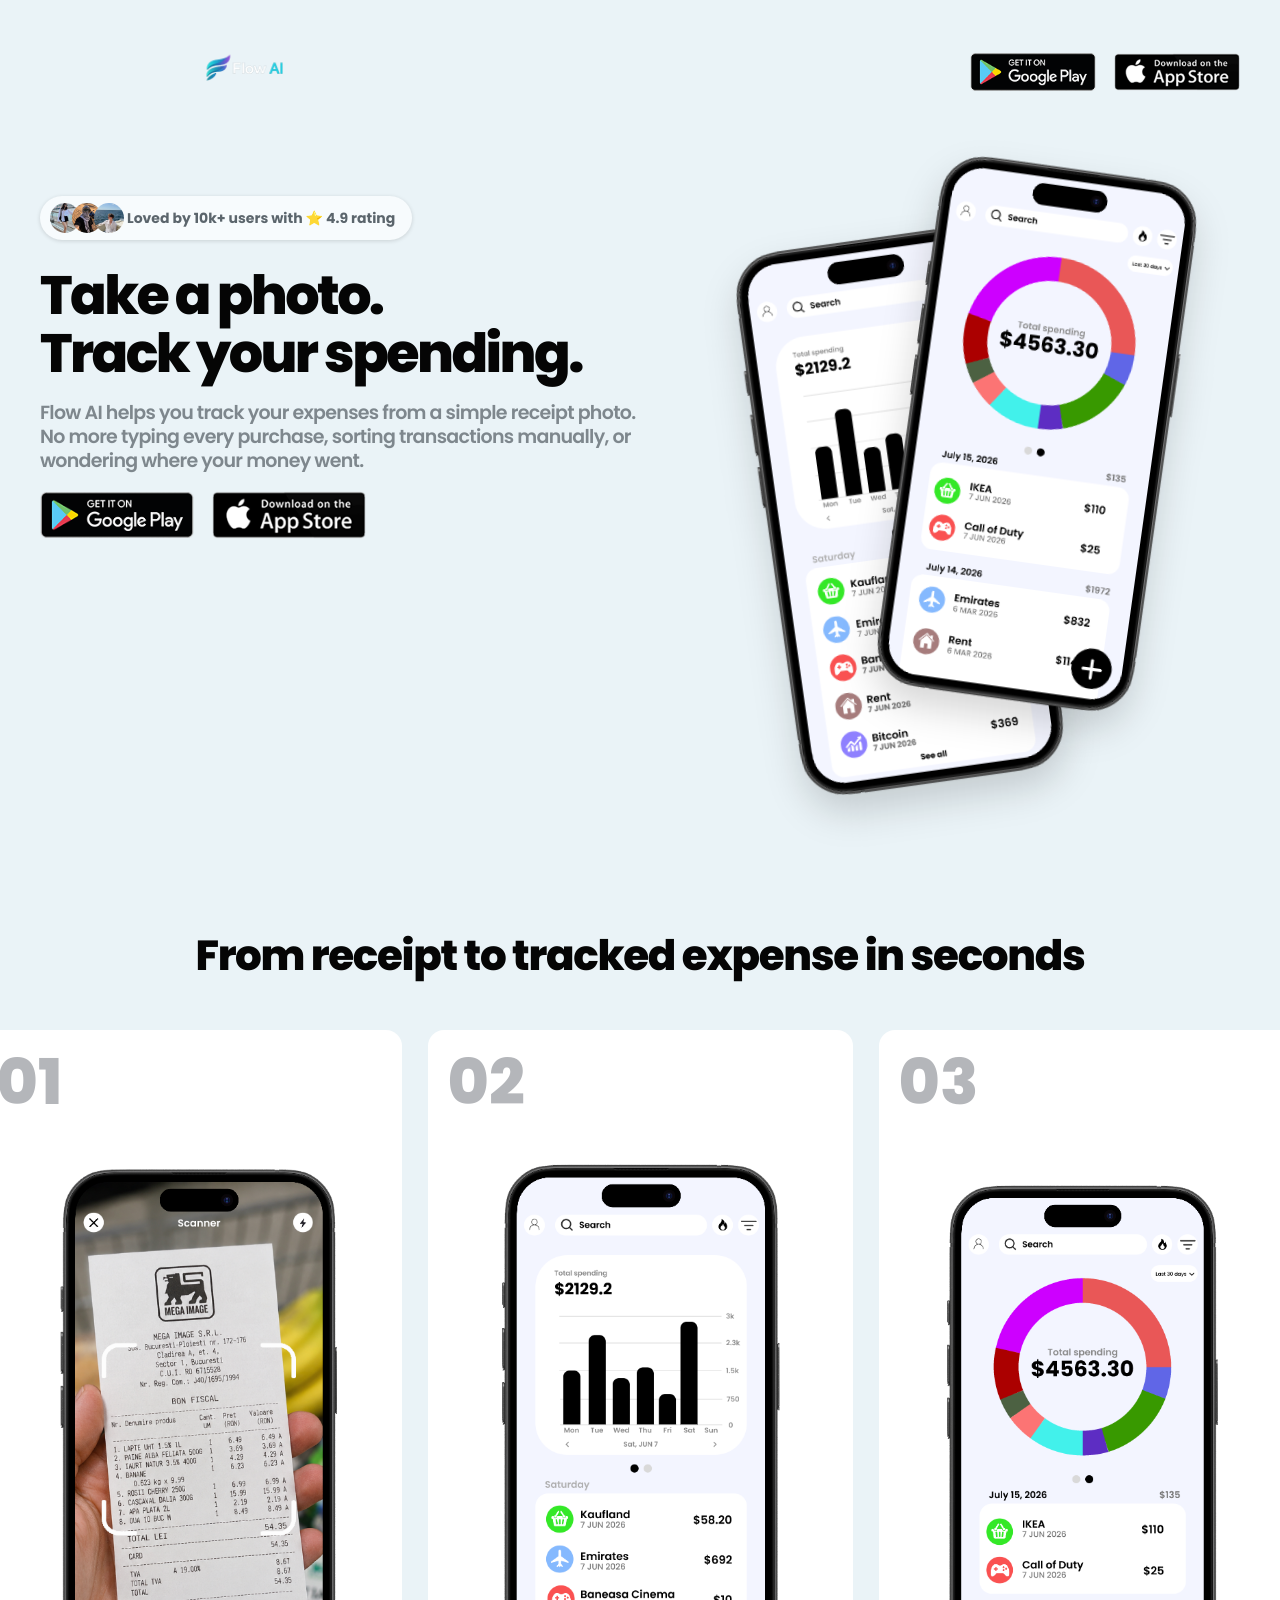
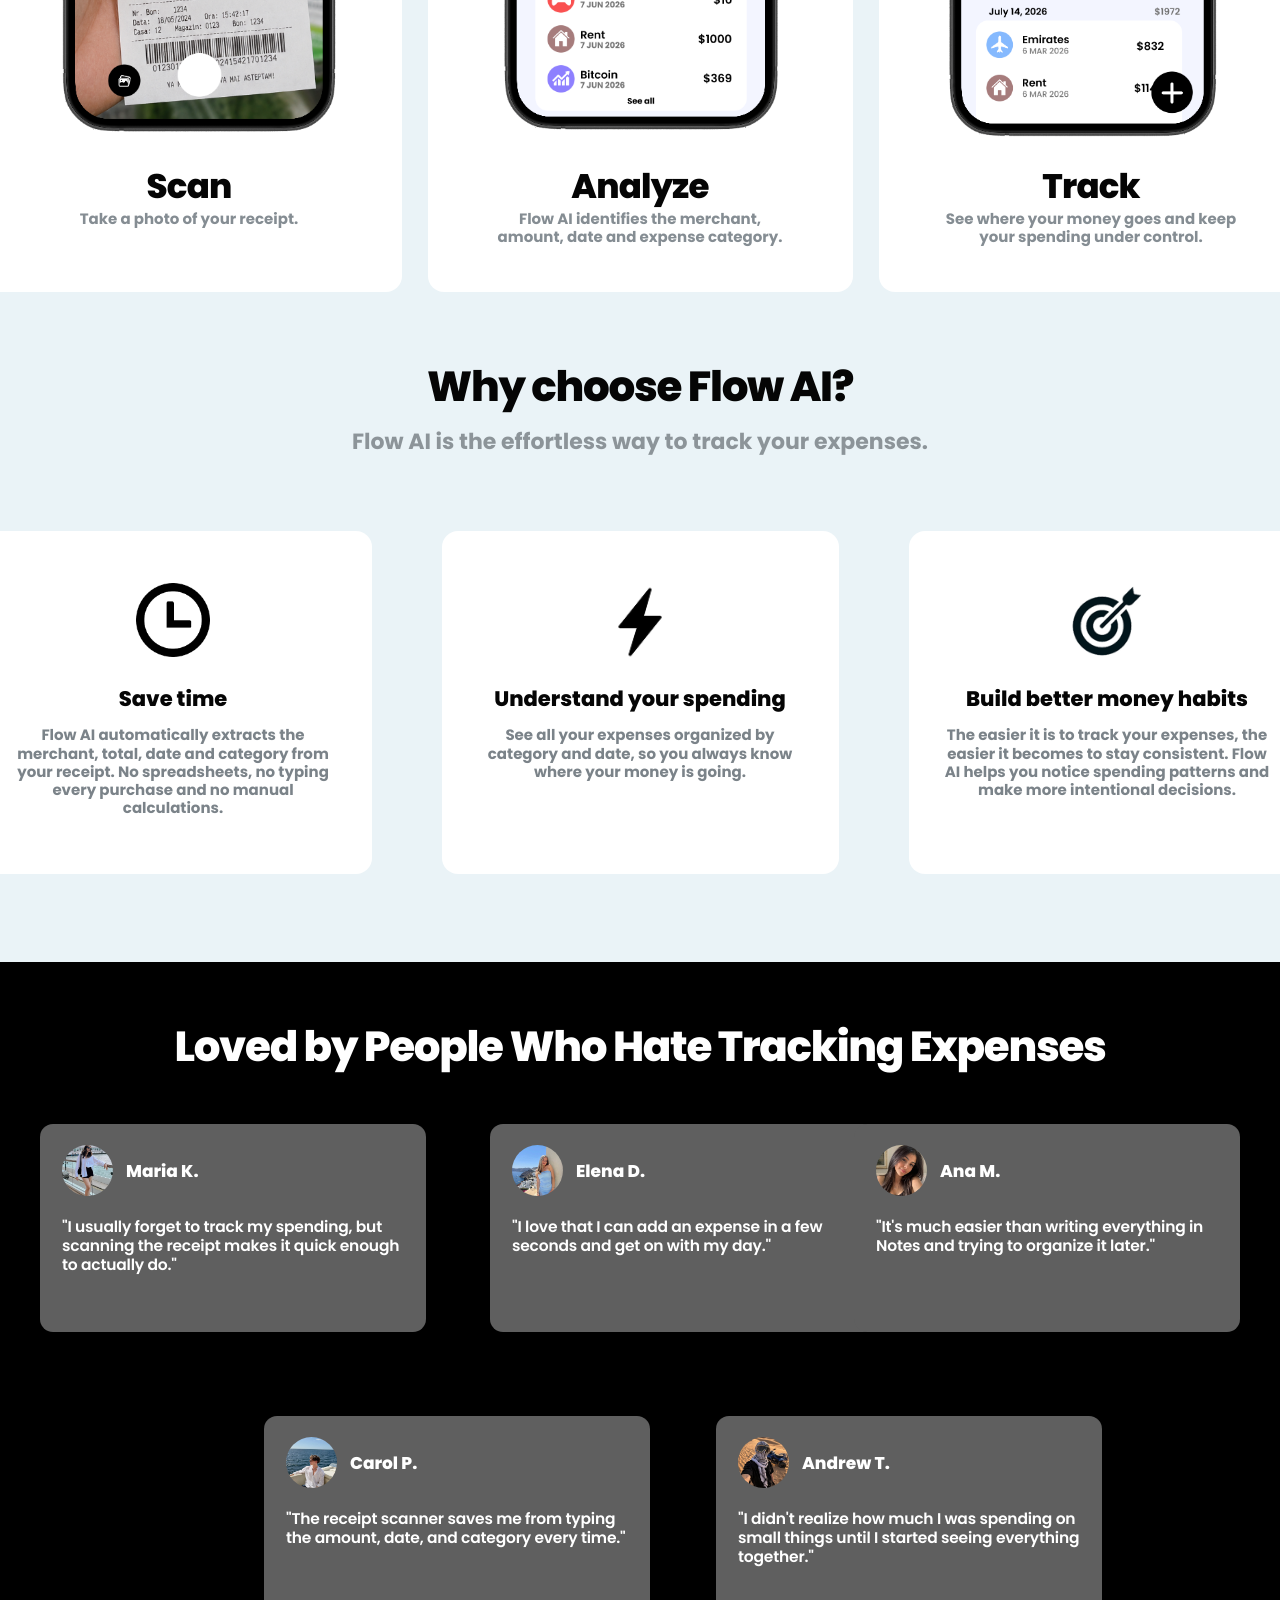
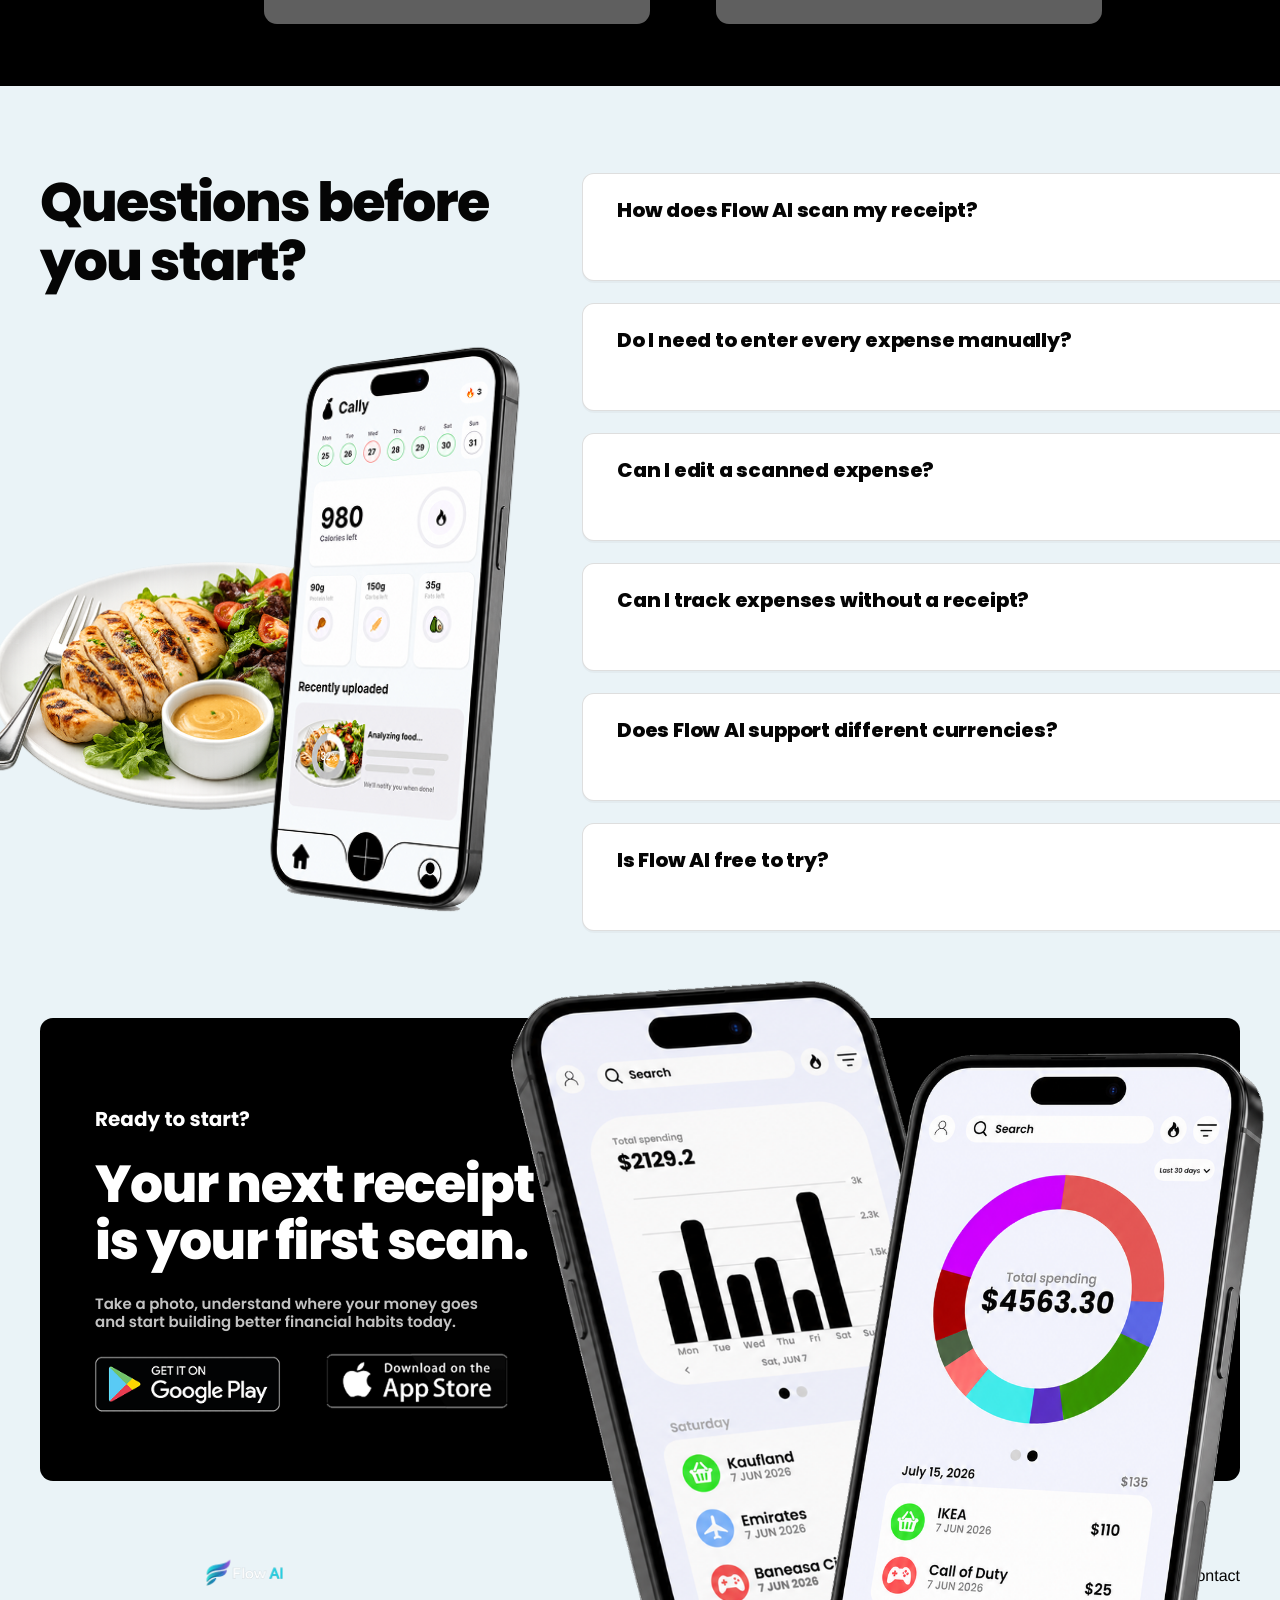
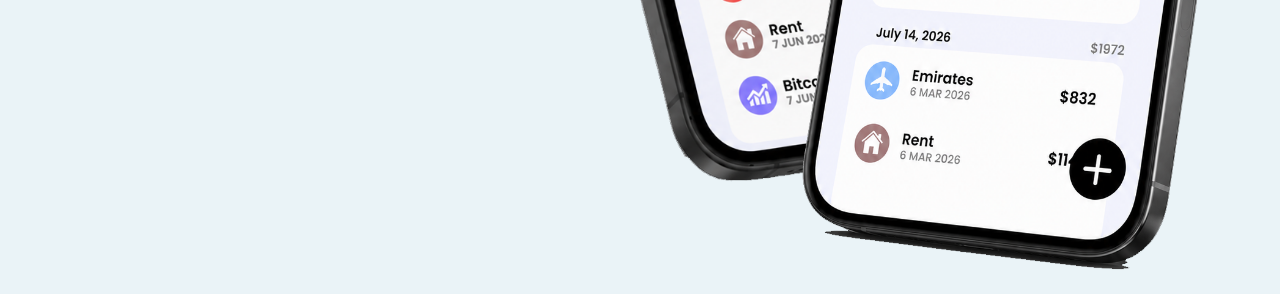
==== commit 0fc8cf33: "Update Flow AI website hero and CTA phones" ====
--- a/index.html
+++ b/index.html
@@ -260,8 +260,8 @@
         </div>
 
         <div class="final-art" aria-hidden="true">
-          <img class="final-scan" src="assets/footer/footer-scan-phone.png" alt="" />
-          <img class="final-result" src="assets/footer/footer-result-phone.png" alt="" />
+          <img class="final-scan" src="assets/footer/flow-footer-dashboard.png" alt="" />
+          <img class="final-result" src="assets/footer/flow-footer-pie.png" alt="" />
         </div>
       </section>
     </main>
--- a/styles.css
+++ b/styles.css
@@ -139,7 +139,7 @@
 }
 
 .hero-copy {
-  padding-top: 42px;
+  padding-top: 62px;
 }
 
 .hero-copy::before {
@@ -225,7 +225,7 @@
 
 .hero-phone-scan {
   left: 12px;
-  top: 102px;
+  top: 76px;
   width: 374px;
   z-index: 1;
   transform: rotate(-8deg);
@@ -282,28 +282,28 @@
 .step-phone {
   margin-inline: auto;
   object-fit: contain;
-  height: 604px;
+  height: 650px;
   object-position: bottom center;
 }
 
 .step-phone-scan {
-  width: 356px;
+  width: 392px;
   max-width: none;
   align-self: center;
-  margin-top: 4px;
-  margin-bottom: 25px;
+  margin-top: -10px;
+  margin-bottom: 14px;
 }
 
 .step-phone-dashboard {
-  width: 356px;
-  margin-top: 17px;
-  margin-bottom: 12px;
+  width: 392px;
+  margin-top: -10px;
+  margin-bottom: 14px;
 }
 
 .step-phone-result {
-  width: 356px;
-  margin-top: 17px;
-  margin-bottom: 12px;
+  width: 392px;
+  margin-top: -10px;
+  margin-bottom: 14px;
 }
 
 .step-card h3 {
@@ -674,16 +674,16 @@
 
 .final-scan {
   left: 410px;
-  top: -25px;
-  width: 666px;
+  top: -44px;
+  width: 664px;
   transform: none;
   z-index: 1;
 }
 
 .final-result {
   left: 655px;
-  top: 0;
-  width: 663px;
+  top: -10px;
+  width: 664px;
   transform: none;
   z-index: 2;
 }
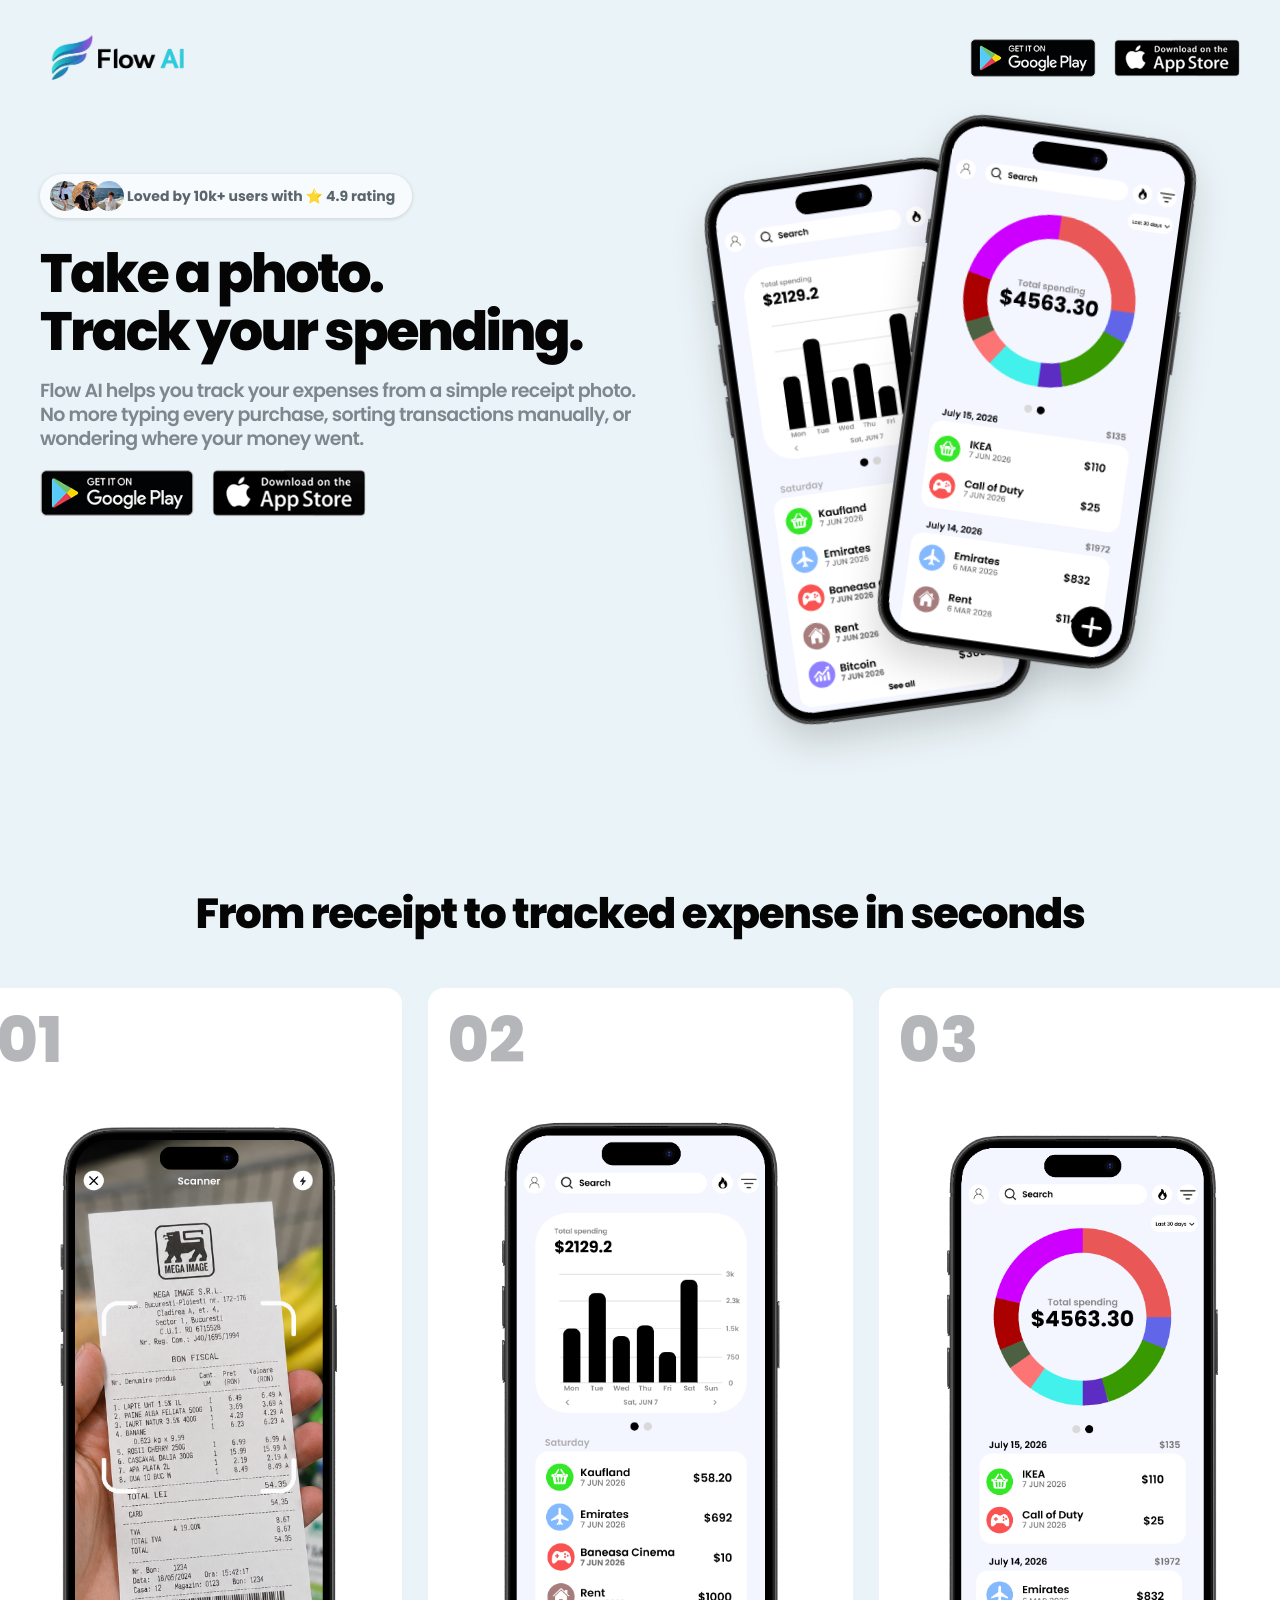
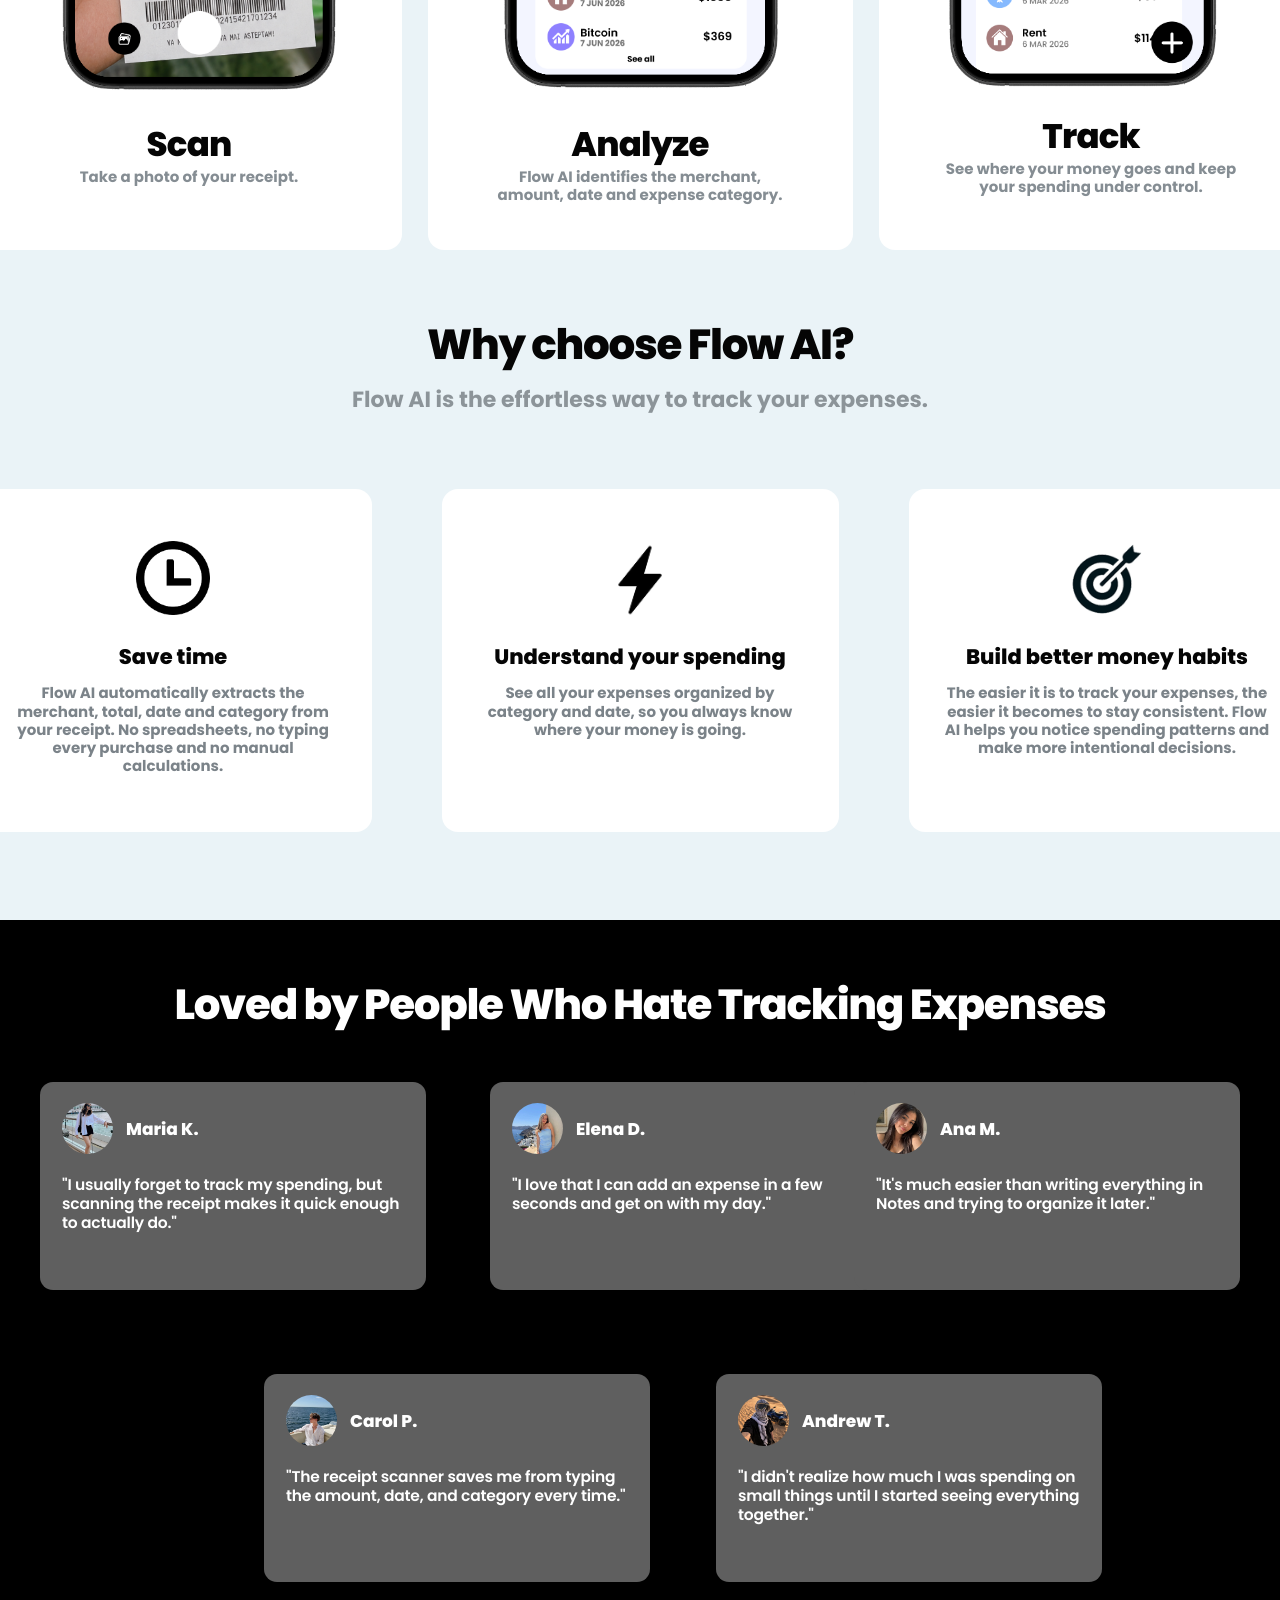
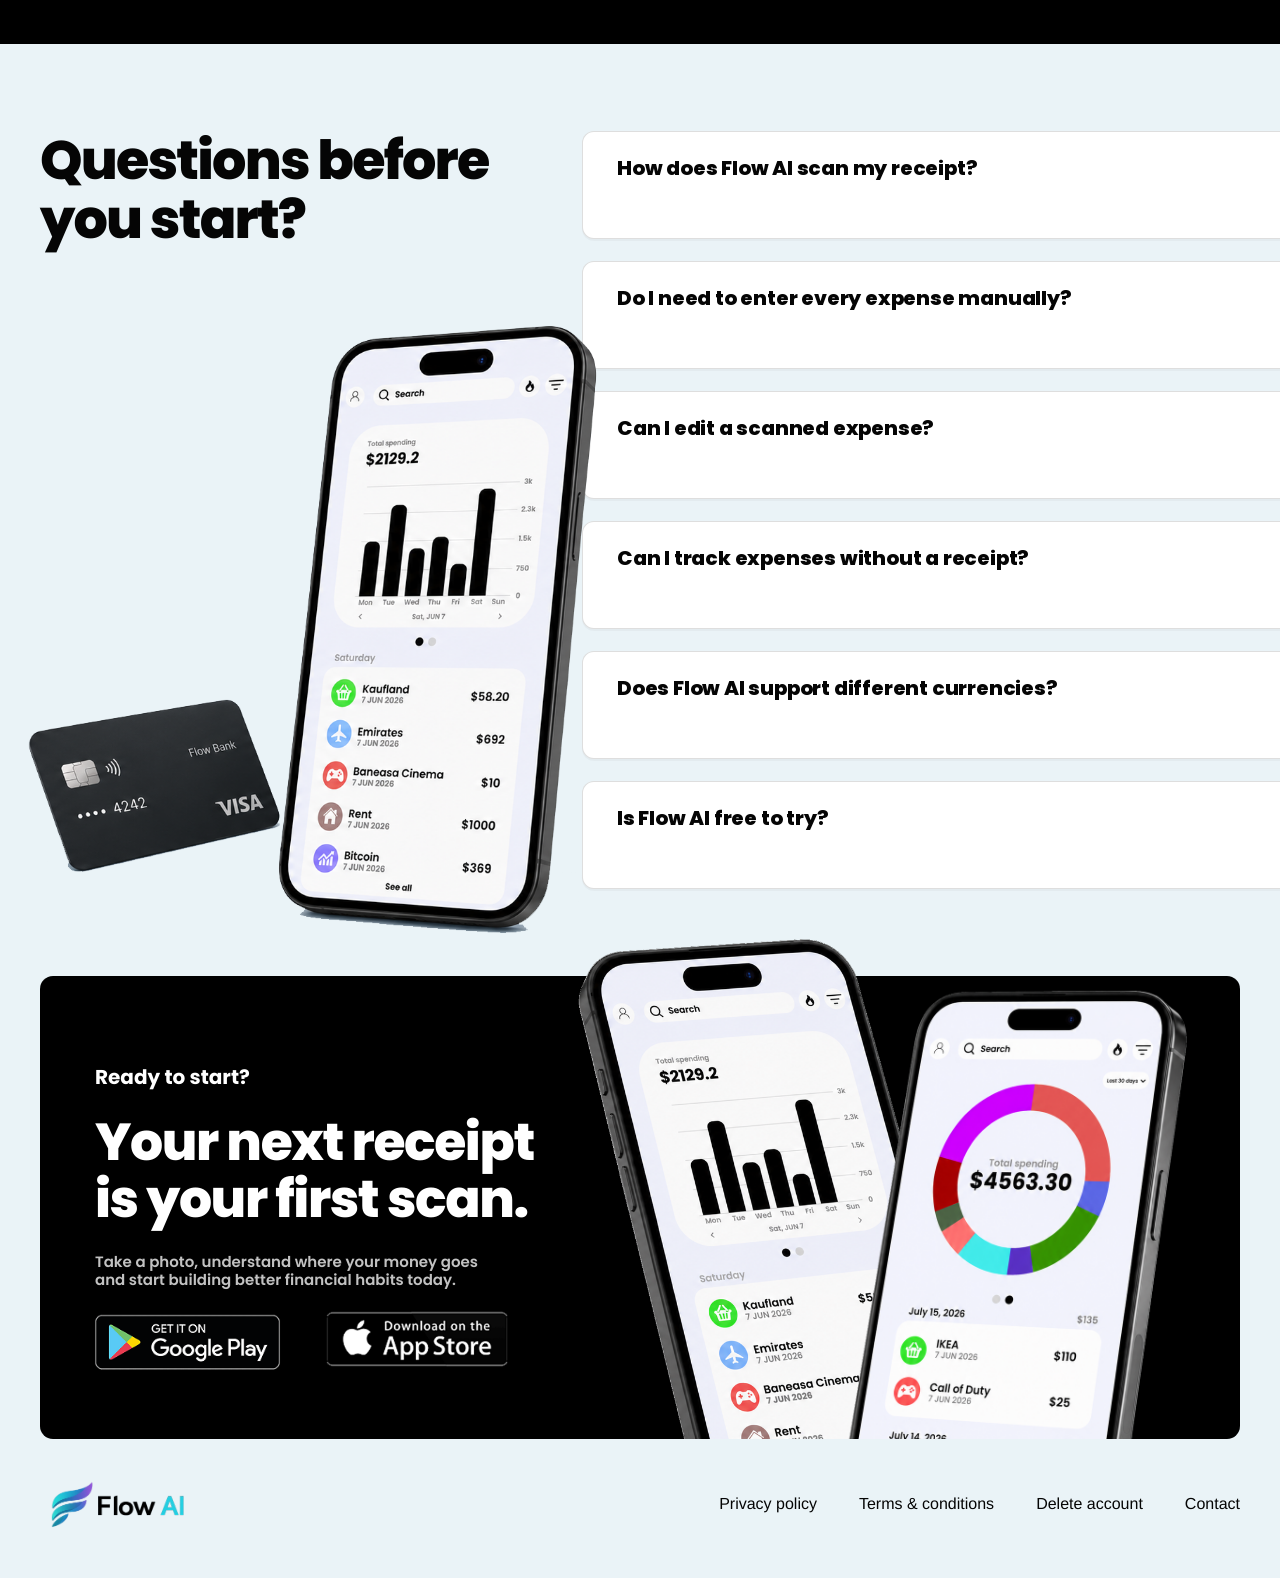
==== commit 6bf400be: "Update Flow AI logo and FAQ image" ====
--- a/index.html
+++ b/index.html
@@ -177,9 +177,8 @@
       <section class="faq-section" id="faq">
         <div class="faq-copy">
           <h2>Questions before<br />you start?</h2>
-          <div class="faq-art">
-            <img class="faq-food" src="assets/faq-food.png" alt="Receipt and spending preview" />
-            <img class="faq-phone" src="assets/faq-phone.png" alt="Flow AI dashboard preview" />
+          <div class="faq-art faq-art-single">
+            <img class="faq-combo" src="assets/flow-faq-card.png" alt="Flow AI card and dashboard preview" />
           </div>
         </div>
 
--- a/styles.css
+++ b/styles.css
@@ -50,8 +50,8 @@
   display: flex;
   align-items: center;
   justify-content: space-between;
-  height: 134px;
-  padding-top: 10px;
+  height: 92px;
+  padding-top: 24px;
 }
 
 .brand,
@@ -67,26 +67,26 @@
 }
 
 .brand-flow img {
-  width: 420px;
-  height: 124px;
+  width: 154px;
+  height: 62px;
   object-fit: contain;
-  border-radius: 12px;
+  border-radius: 0;
 }
 
 .footer-brand.brand-flow img {
-  width: 420px;
-  height: 124px;
+  width: 154px;
+  height: 62px;
 }
 
 @media (max-width: 700px) {
   .brand.brand-flow img {
-    width: 230px;
-    height: 78px;
+    width: 132px;
+    height: 54px;
   }
 
   .footer-brand.brand-flow img {
-    width: 230px;
-    height: 78px;
+    width: 132px;
+    height: 54px;
   }
 }
 
@@ -139,7 +139,7 @@
 }
 
 .hero-copy {
-  padding-top: 62px;
+  padding-top: 82px;
 }
 
 .hero-copy::before {
@@ -224,8 +224,8 @@
 }
 
 .hero-phone-scan {
-  left: 12px;
-  top: 76px;
+  left: -20px;
+  top: 48px;
   width: 374px;
   z-index: 1;
   transform: rotate(-8deg);
@@ -301,8 +301,8 @@
 }
 
 .step-phone-result {
-  width: 392px;
-  margin-top: -10px;
+  width: 410px;
+  margin-top: -18px;
   margin-bottom: 14px;
 }
 
@@ -526,6 +526,18 @@
   left: 172px;
   top: -8px;
   width: 368px;
+}
+
+.faq-art-single {
+  height: 520px;
+}
+
+.faq-combo {
+  position: absolute;
+  left: -38px;
+  top: 18px;
+  width: 610px;
+  max-width: none;
 }
 
 .faq-list {
@@ -668,22 +680,34 @@
   width: 182px;
 }
 
+.final-art {
+  position: absolute;
+  top: -90px;
+  right: 0;
+  bottom: 0;
+  left: 0;
+  z-index: 1;
+  overflow: hidden;
+  border-radius: 13px;
+  pointer-events: none;
+}
+
 .final-art img {
   position: absolute;
 }
 
 .final-scan {
-  left: 410px;
-  top: -44px;
-  width: 664px;
+  left: 492px;
+  top: 48px;
+  width: 505px;
   transform: none;
   z-index: 1;
 }
 
 .final-result {
-  left: 655px;
-  top: -10px;
-  width: 664px;
+  left: 710px;
+  top: 70px;
+  width: 510px;
   transform: none;
   z-index: 2;
 }
@@ -828,7 +852,7 @@
   }
 
   .hero-phone-scan {
-    left: 7%;
+    left: 3%;
   }
 
   .hero-phone-result {
@@ -1164,6 +1188,17 @@
     transform: translateX(-8%);
   }
 
+  .faq-art-single {
+    height: 360px;
+  }
+
+  .faq-combo {
+    left: 50%;
+    top: 24px;
+    width: min(410px, 116vw);
+    transform: translateX(-50%);
+  }
+
   .faq-item {
     width: calc(100vw - 28px);
     min-height: 82px;
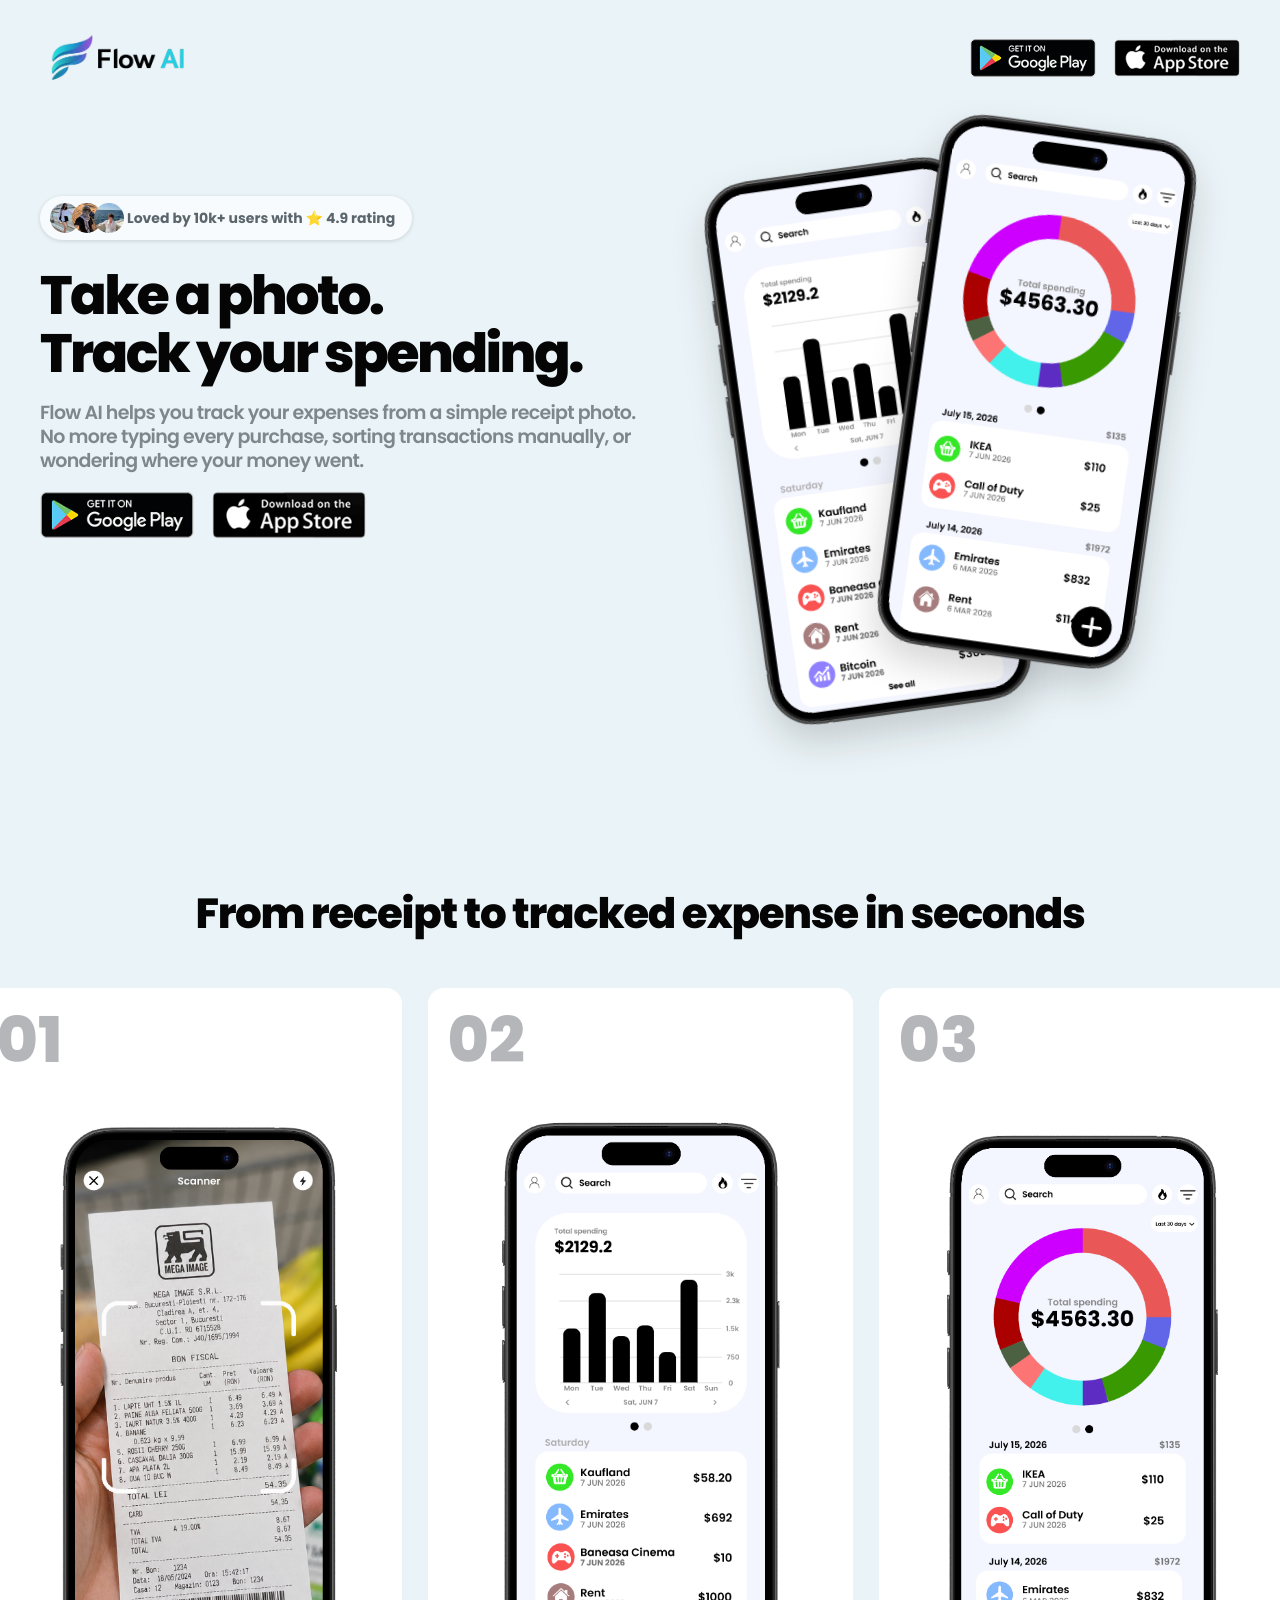
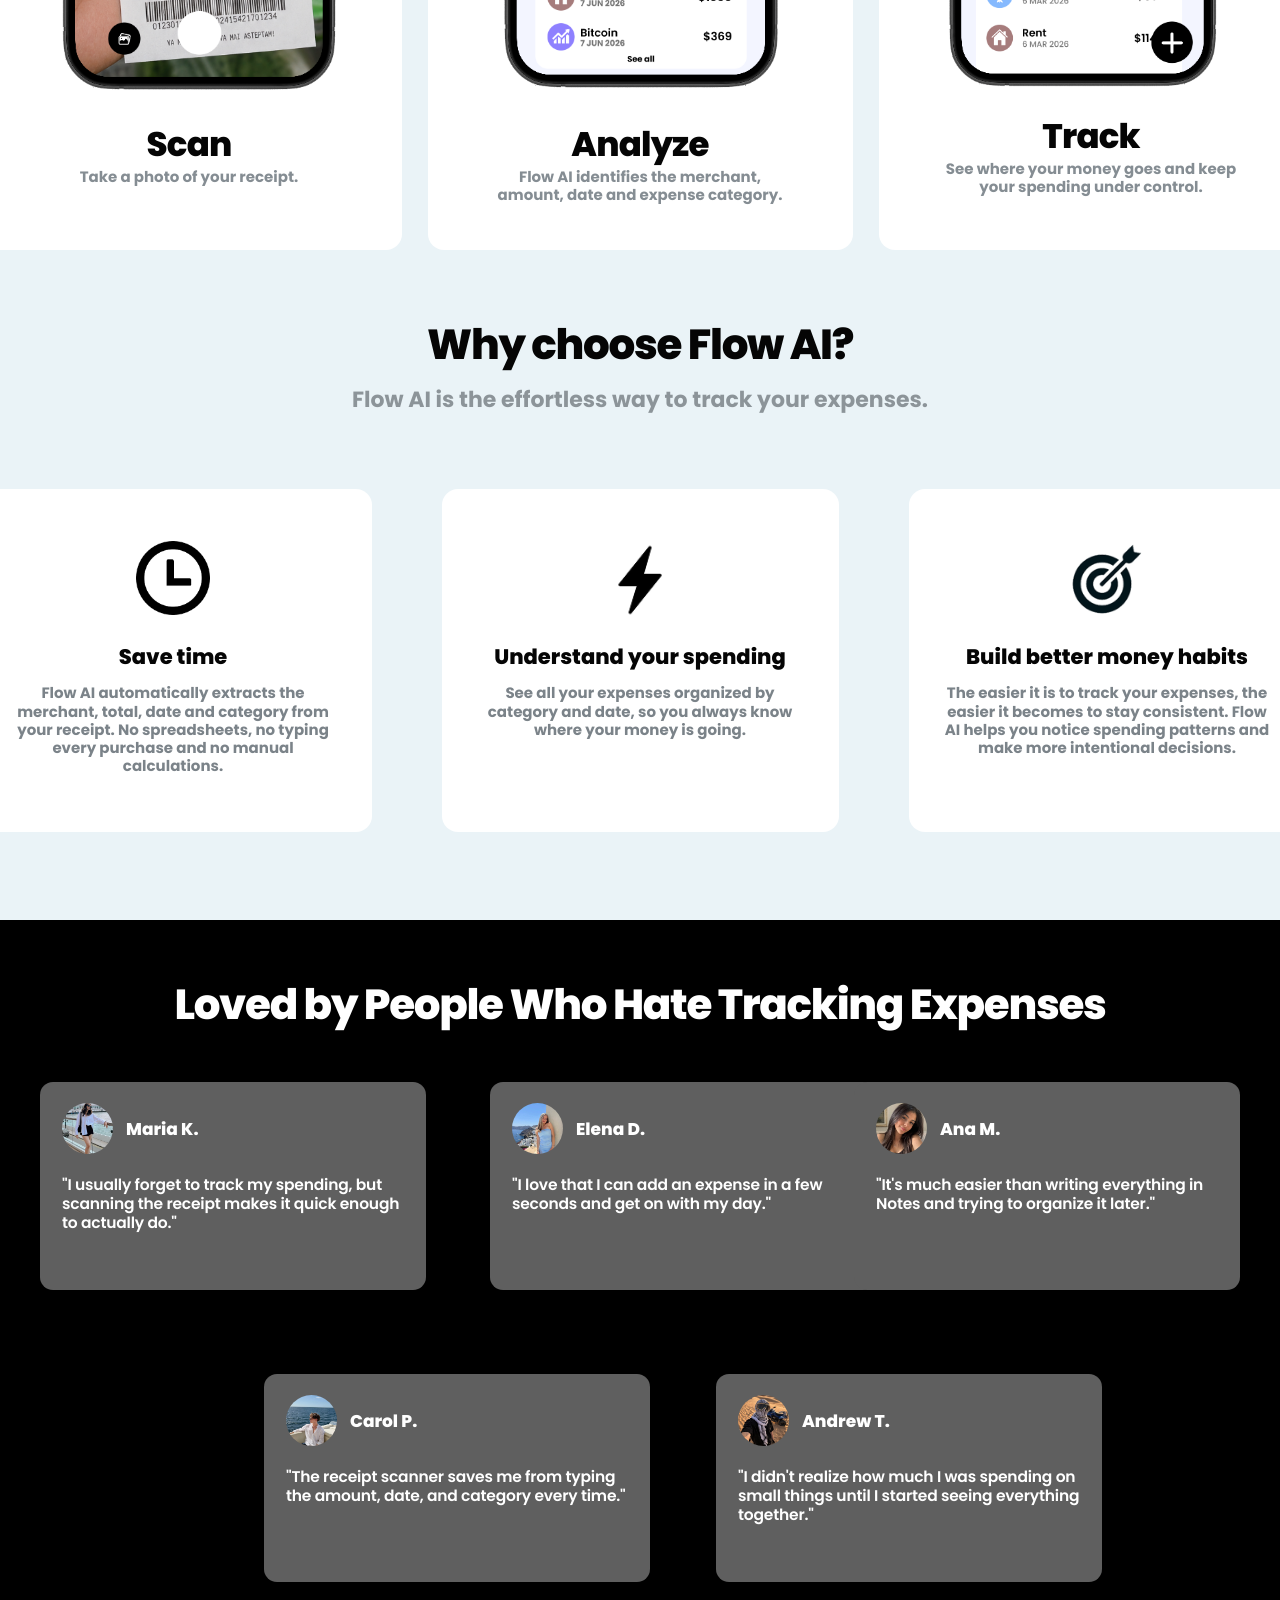
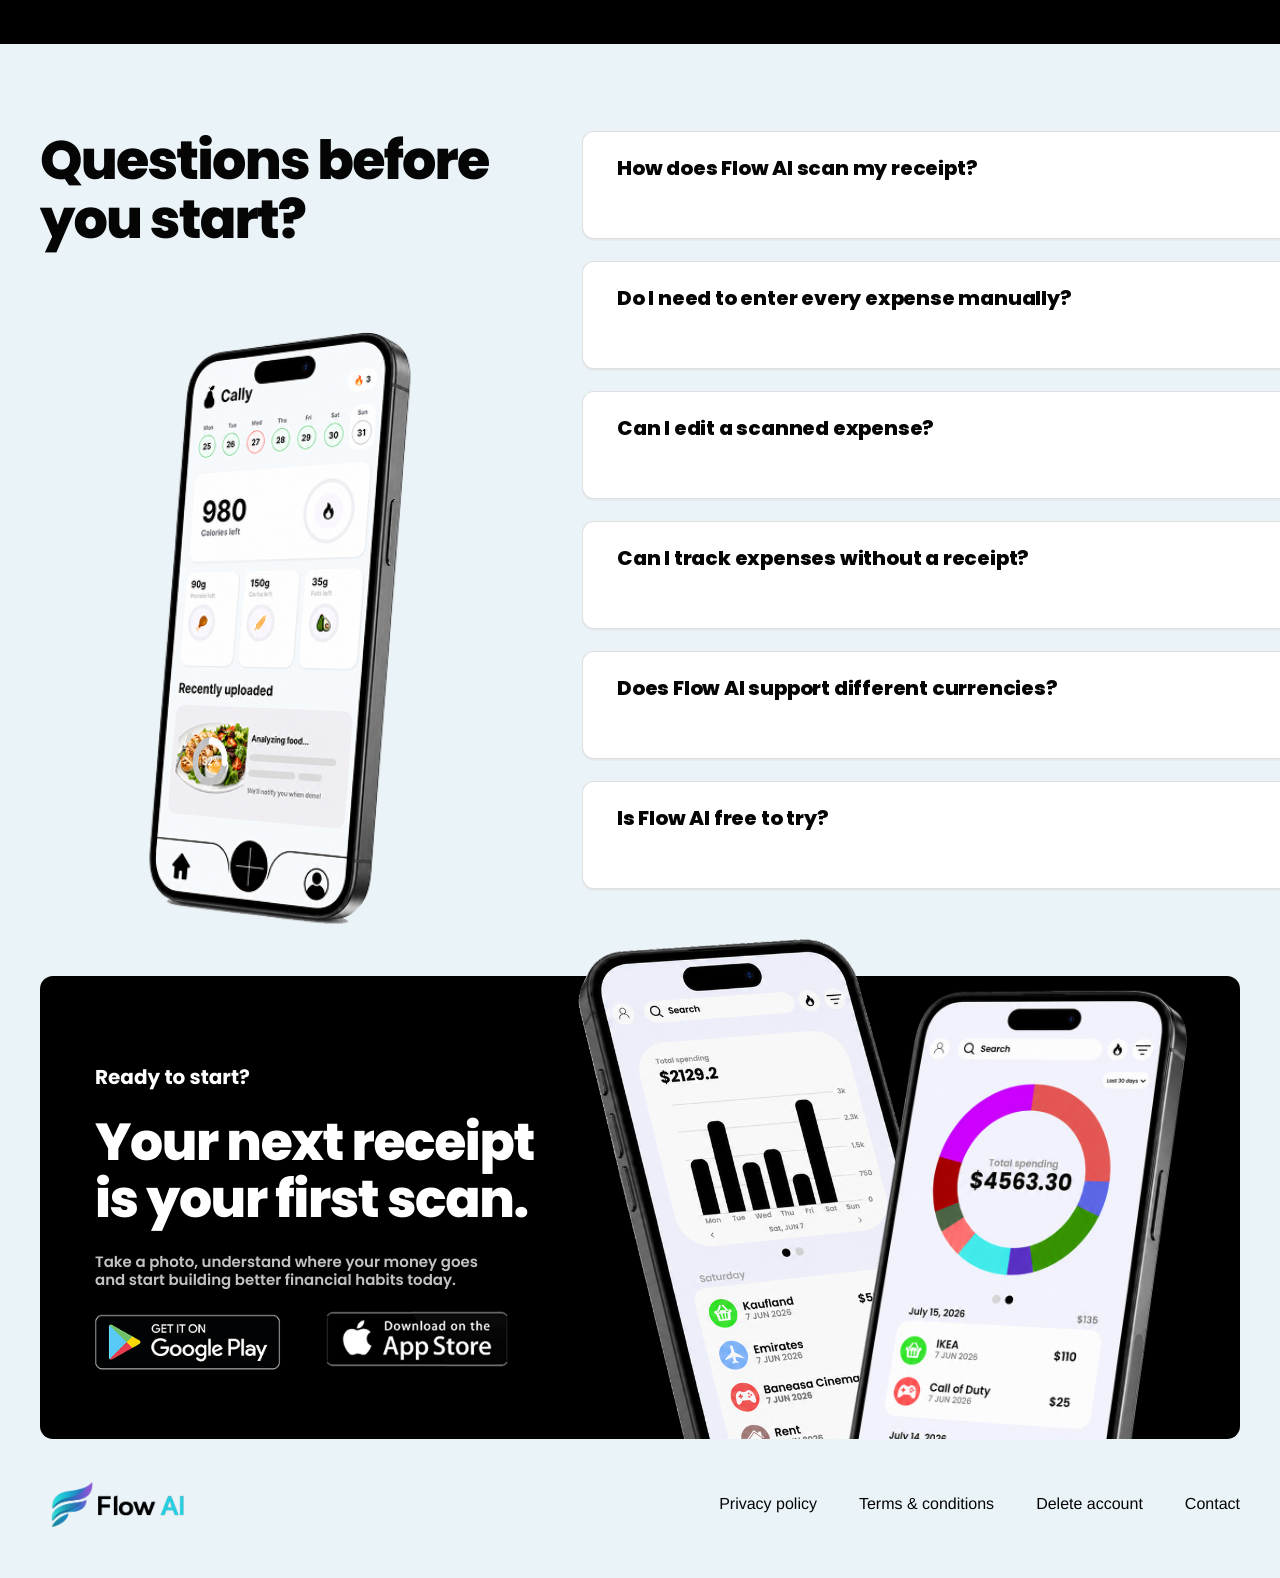
==== commit 6bfac677: "Polish Flow AI website layout" ====
--- a/index.html
+++ b/index.html
@@ -178,7 +178,7 @@
         <div class="faq-copy">
           <h2>Questions before<br />you start?</h2>
           <div class="faq-art faq-art-single">
-            <img class="faq-combo" src="assets/flow-faq-card.png" alt="Flow AI card and dashboard preview" />
+            <img class="faq-phone faq-phone-solo" src="assets/faq-phone.png" alt="Flow AI dashboard preview" />
           </div>
         </div>
 
--- a/styles.css
+++ b/styles.css
@@ -139,7 +139,7 @@
 }
 
 .hero-copy {
-  padding-top: 82px;
+  padding-top: 104px;
 }
 
 .hero-copy::before {
@@ -530,6 +530,13 @@
 
 .faq-art-single {
   height: 520px;
+}
+
+.faq-phone-solo {
+  left: 48px;
+  top: 18px;
+  width: 386px;
+  transform: none;
 }
 
 .faq-combo {
@@ -759,15 +766,17 @@
 .legal-kicker {
   margin-bottom: 18px;
   color: #7d878e;
-  font-size: 15px;
-  font-weight: 700;
+  font-size: 17px;
+  font-weight: 800;
 }
 
 .legal-card h1 {
   width: auto;
-  margin-bottom: 42px;
-  font-size: 58px;
-  letter-spacing: -2px;
+  margin-bottom: 48px;
+  font-size: 74px;
+  font-weight: 900;
+  line-height: 0.98;
+  letter-spacing: -2.8px;
 }
 
 .legal-card section {
@@ -781,25 +790,26 @@
 }
 
 .legal-card h2 {
-  margin-bottom: 18px;
-  font-size: 30px;
-  font-weight: 800;
+  margin-bottom: 20px;
+  font-size: 40px;
+  font-weight: 900;
   line-height: 1.15;
-  letter-spacing: -0.7px;
+  letter-spacing: -1.2px;
 }
 
 .legal-card h3 {
-  margin: 26px 0 10px;
-  font-size: 18px;
-  font-weight: 800;
+  margin: 30px 0 12px;
+  font-size: 25px;
+  font-weight: 900;
+  letter-spacing: -0.4px;
 }
 
 .legal-card p,
 .legal-card li {
   color: #4d565d;
-  font-size: 16px;
-  font-weight: 500;
-  line-height: 1.75;
+  font-size: 18px;
+  font-weight: 600;
+  line-height: 1.72;
 }
 
 .legal-card p {
@@ -1192,6 +1202,13 @@
     height: 360px;
   }
 
+  .faq-phone-solo {
+    left: 50%;
+    top: 18px;
+    width: 250px;
+    transform: translateX(-50%);
+  }
+
   .faq-combo {
     left: 50%;
     top: 24px;
@@ -1300,7 +1317,7 @@
     max-width: 100%;
     margin-right: 0;
     margin-left: 0;
-    font-size: 38px;
+    font-size: 46px;
     letter-spacing: -1.2px;
     text-align: left;
     transform: none;
@@ -1308,11 +1325,15 @@
   }
 
   .legal-card h2 {
-    font-size: 24px;
+    font-size: 30px;
+  }
+
+  .legal-card h3 {
+    font-size: 21px;
   }
 
   .legal-card p,
   .legal-card li {
-    font-size: 15px;
-  }
-}
+    font-size: 16px;
+  }
+}
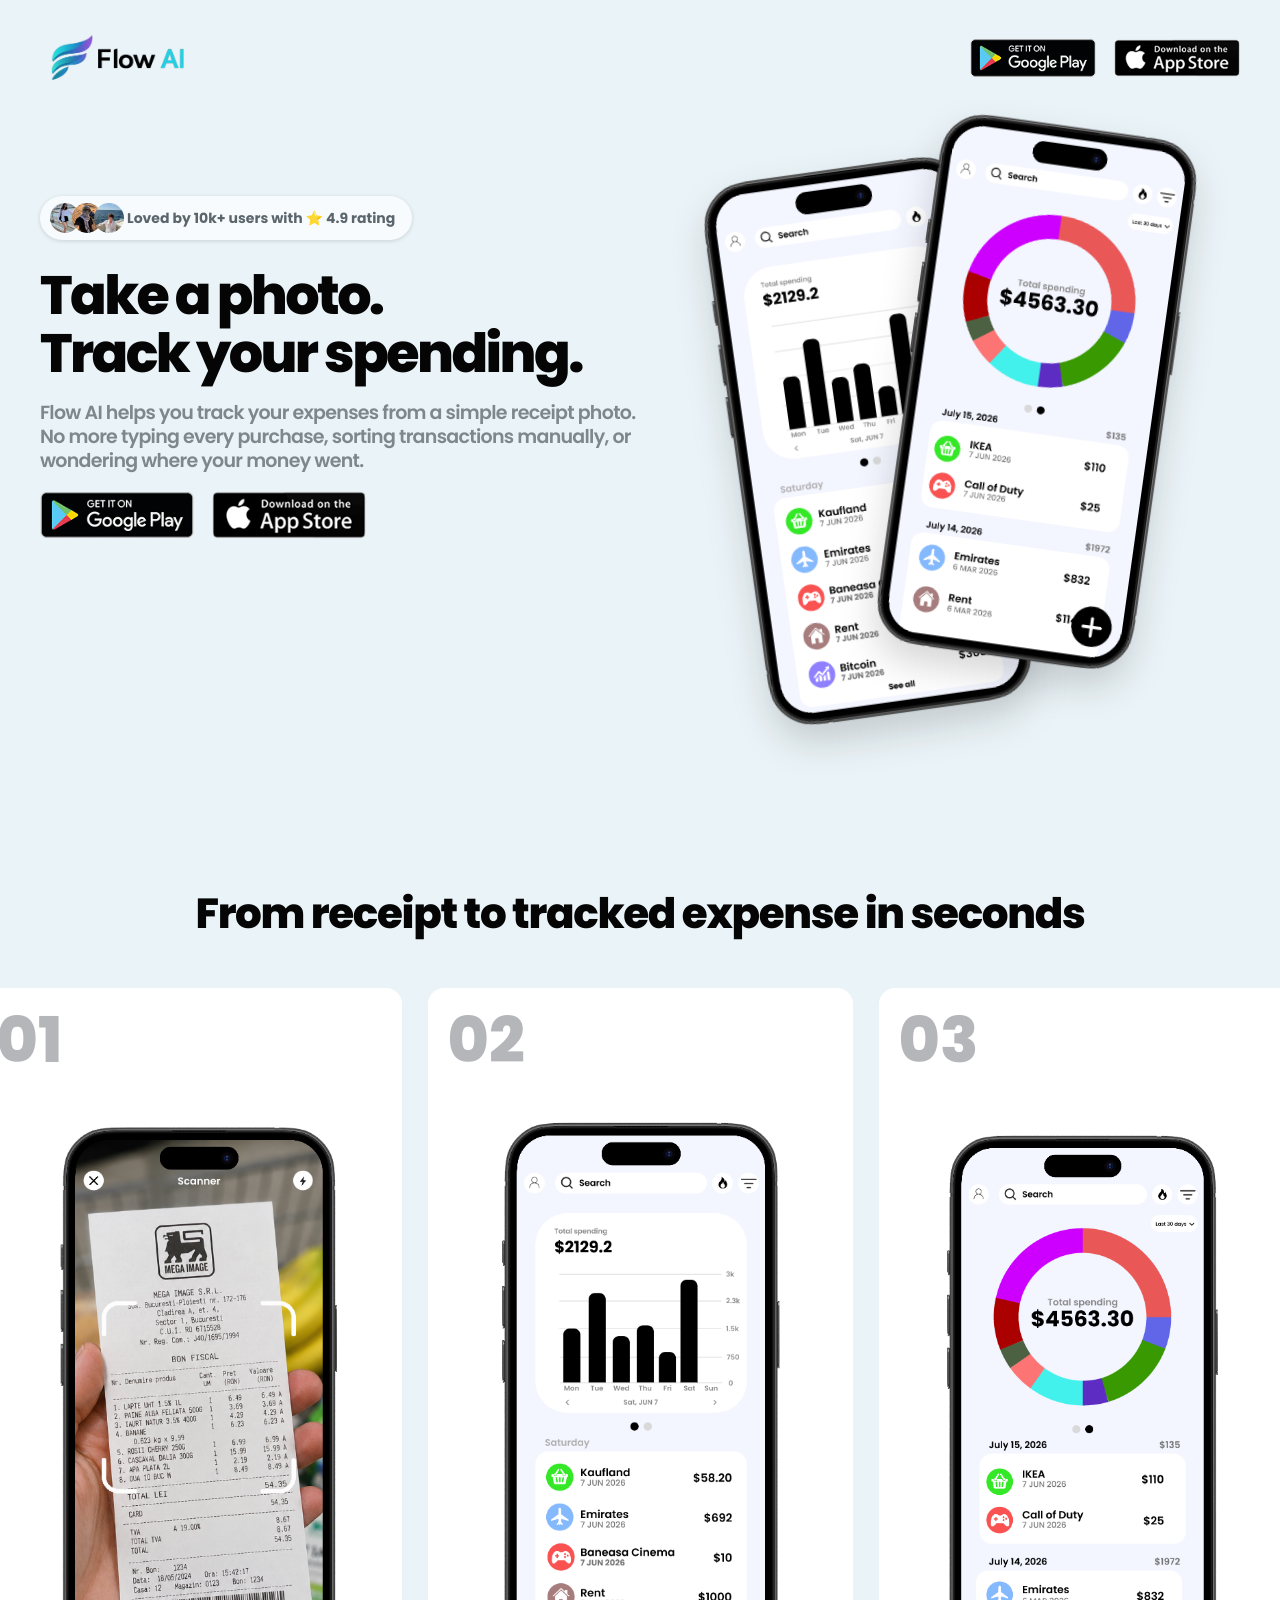
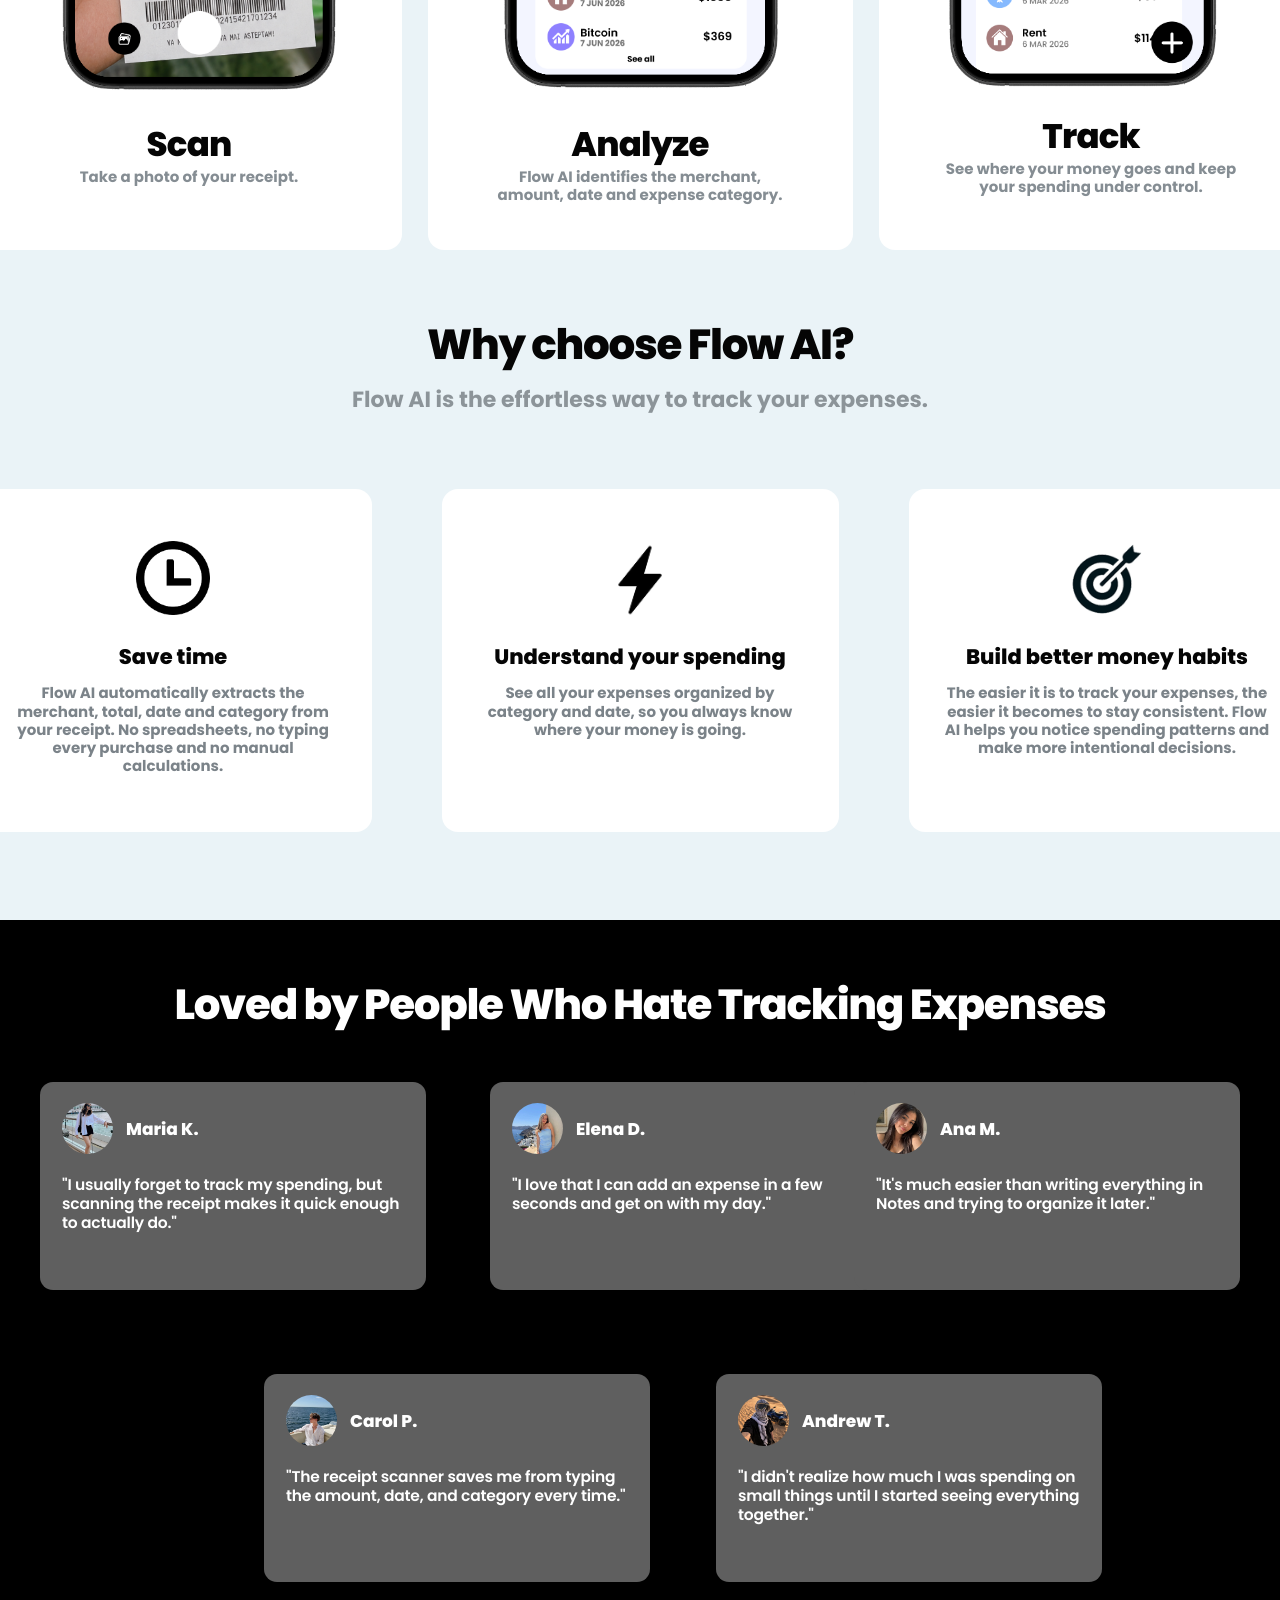
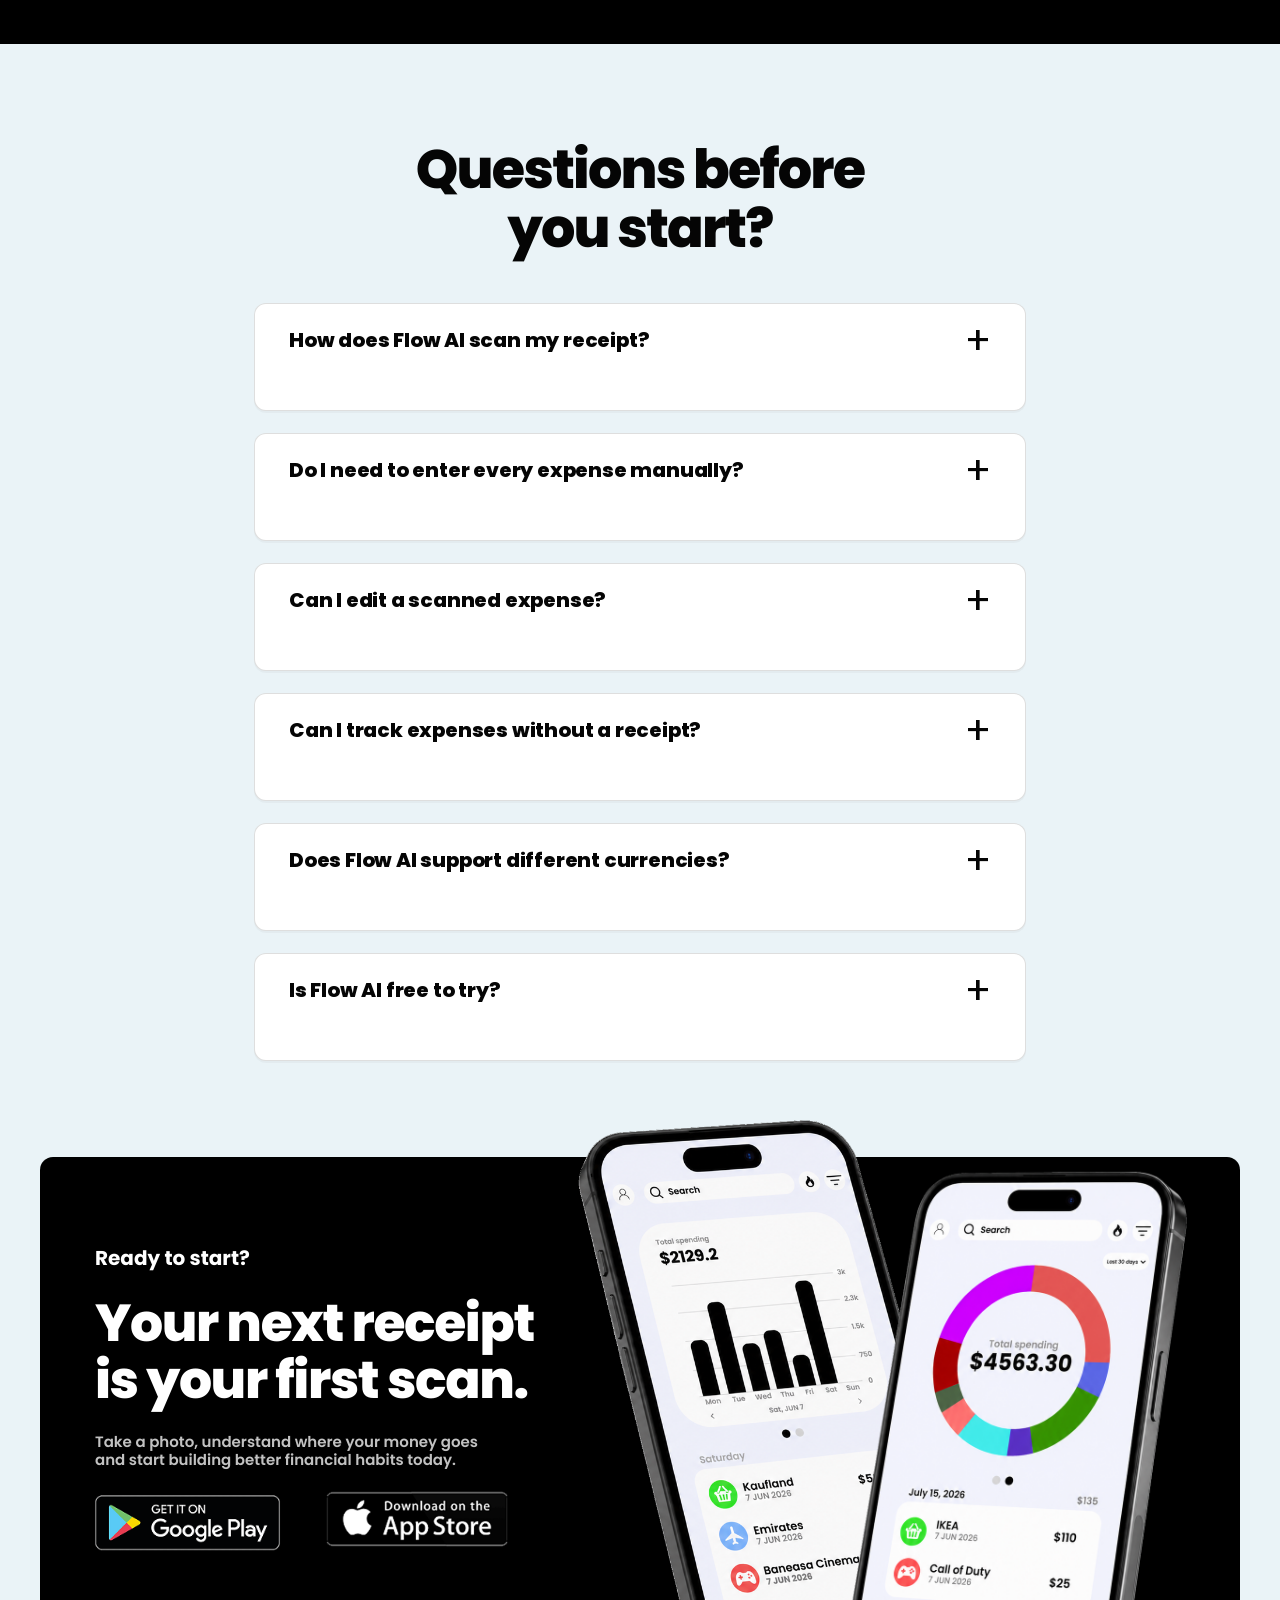
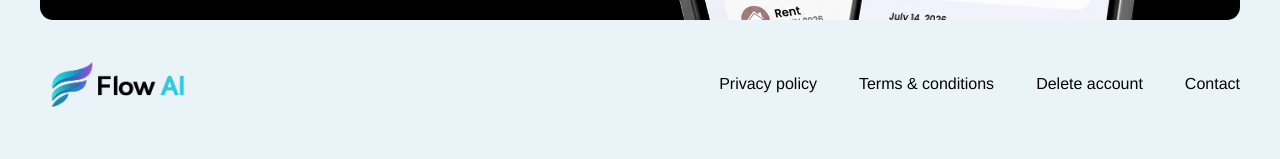
==== commit 88f741db: "Center FAQ section" ====
--- a/index.html
+++ b/index.html
@@ -177,9 +177,6 @@
       <section class="faq-section" id="faq">
         <div class="faq-copy">
           <h2>Questions before<br />you start?</h2>
-          <div class="faq-art faq-art-single">
-            <img class="faq-phone faq-phone-solo" src="assets/faq-phone.png" alt="Flow AI dashboard preview" />
-          </div>
         </div>
 
         <div class="faq-list">
--- a/styles.css
+++ b/styles.css
@@ -484,19 +484,21 @@
 }
 
 .faq-section {
-  display: grid;
-  grid-template-columns: 470px 772px;
-  gap: 72px;
-  min-height: 932px;
-  padding-top: 87px;
+  display: flex;
+  flex-direction: column;
+  align-items: center;
+  min-height: auto;
+  padding-top: 96px;
+  padding-bottom: 96px;
 }
 
 .faq-copy h2 {
-  margin-bottom: 39px;
+  margin-bottom: 46px;
   font-size: 54px;
   font-weight: 800;
   line-height: 1.08;
   letter-spacing: -1.8px;
+  text-align: center;
 }
 
 .faq-copy > p {
@@ -551,6 +553,8 @@
   display: grid;
   align-content: start;
   gap: 22px;
+  width: 772px;
+  max-width: 100%;
   padding-top: 0;
 }
 
@@ -1139,18 +1143,14 @@
   .faq-section {
     display: flex;
     flex-direction: column;
+    align-items: center;
     min-height: auto;
     padding-top: 56px;
+    padding-bottom: 56px;
     gap: 0;
   }
 
-  .faq-copy {
-    display: contents;
-  }
-
   .faq-copy h2 {
-    order: 1;
-    align-self: center;
     width: calc(100vw - 40px);
     margin-bottom: 18px;
     text-align: center;
@@ -1170,18 +1170,9 @@
   }
 
   .faq-list {
-    order: 3;
     width: 100%;
     min-width: 0;
     gap: 14px;
-  }
-
-  .faq-art {
-    order: 4;
-    width: 100%;
-    height: 430px;
-    margin-top: 28px;
-    overflow: hidden;
   }
 
   .faq-food {
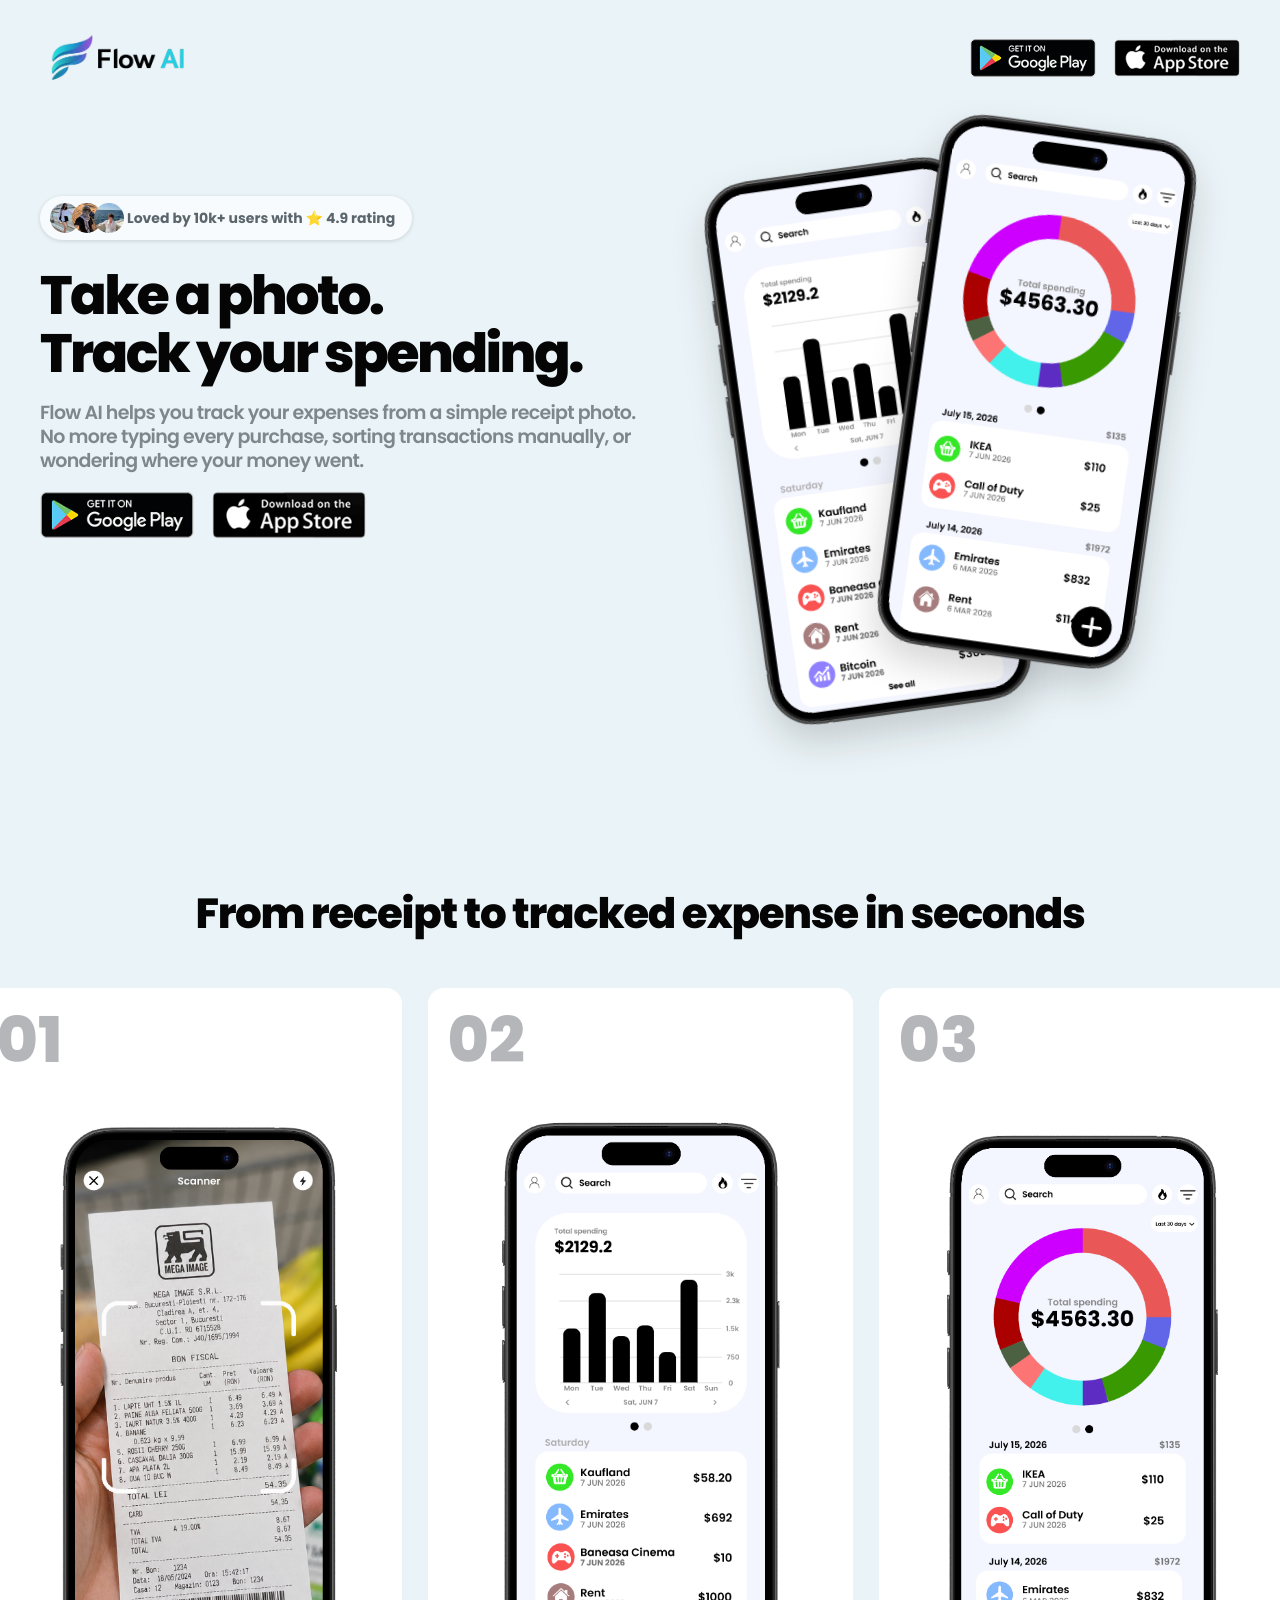
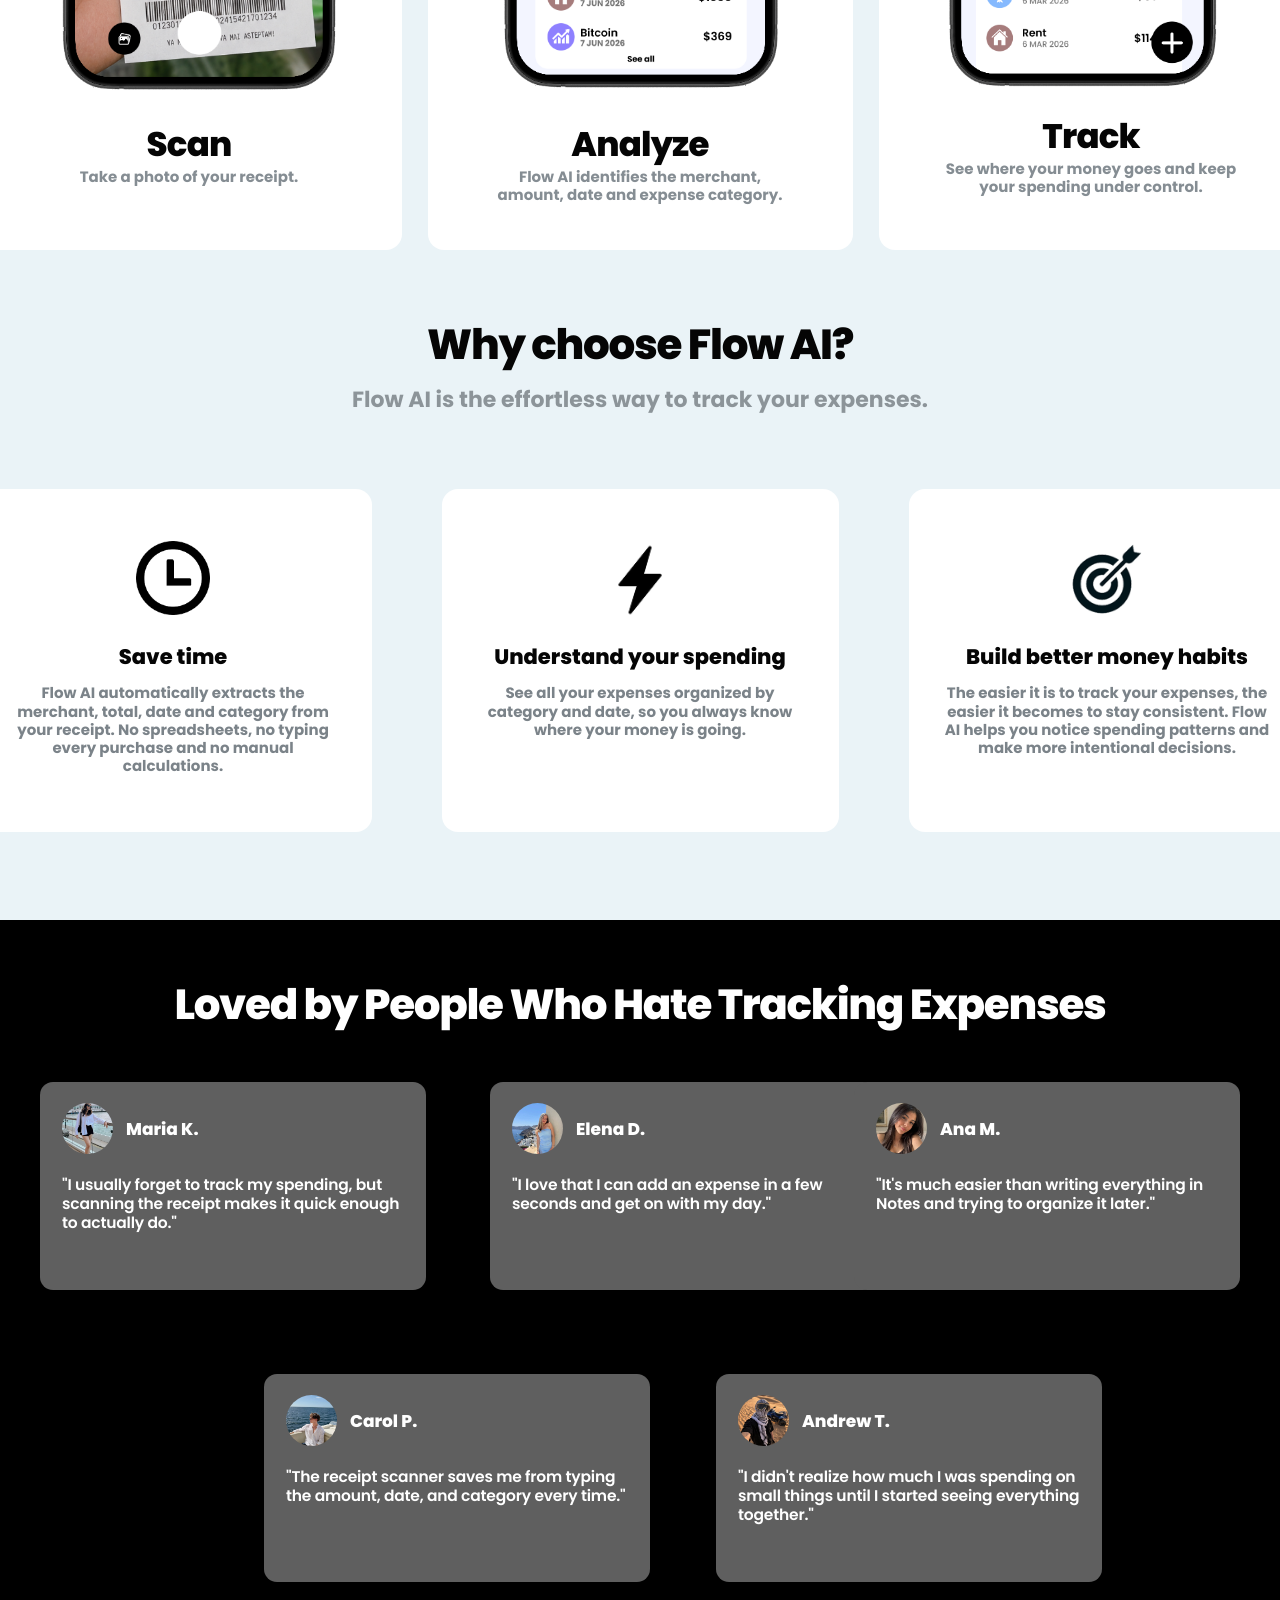
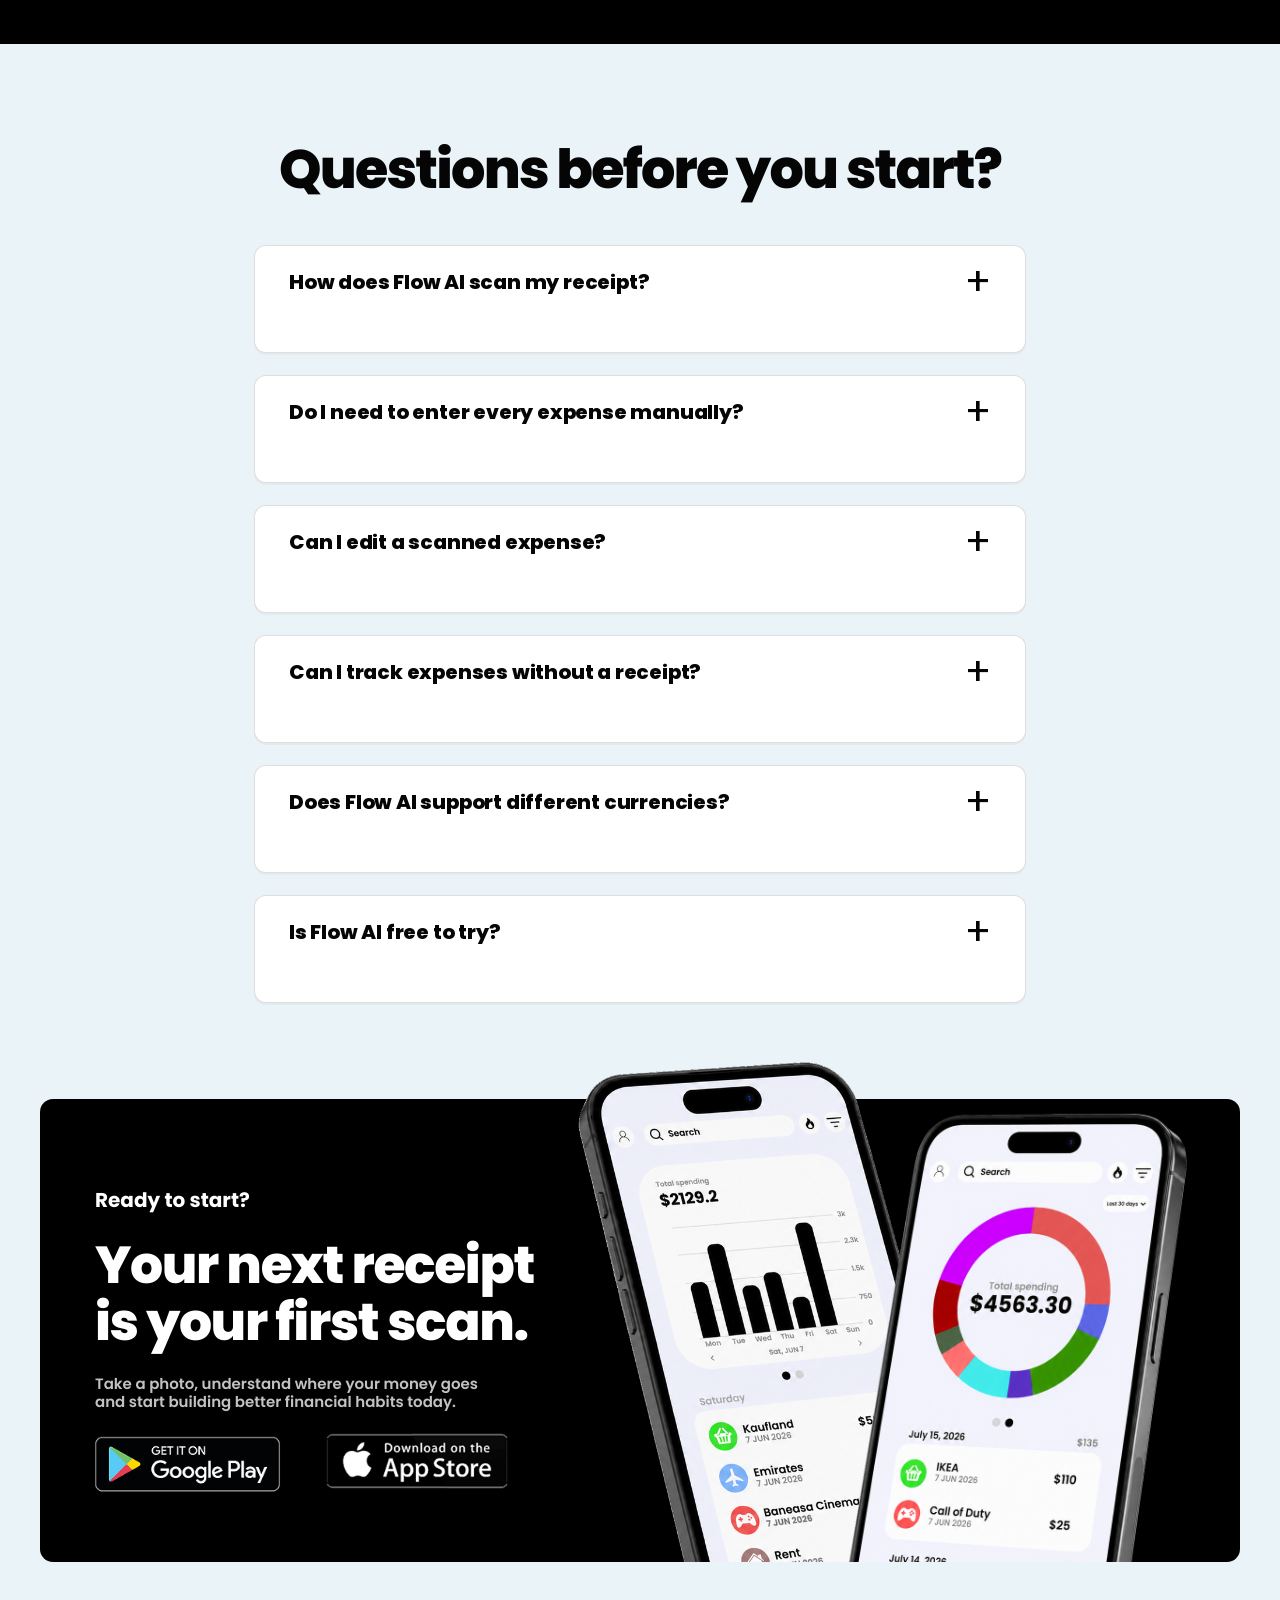
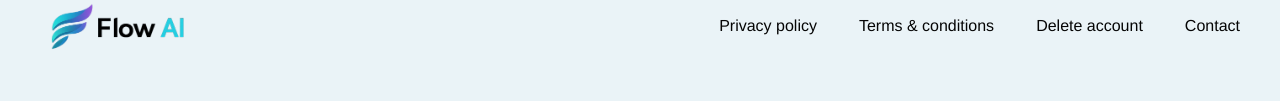
==== commit 2c419c49: "Center Flow AI FAQ section" ====
--- a/index.html
+++ b/index.html
@@ -176,7 +176,7 @@
     <main>
       <section class="faq-section" id="faq">
         <div class="faq-copy">
-          <h2>Questions before<br />you start?</h2>
+          <h2>Questions before you start?</h2>
         </div>
 
         <div class="faq-list">
